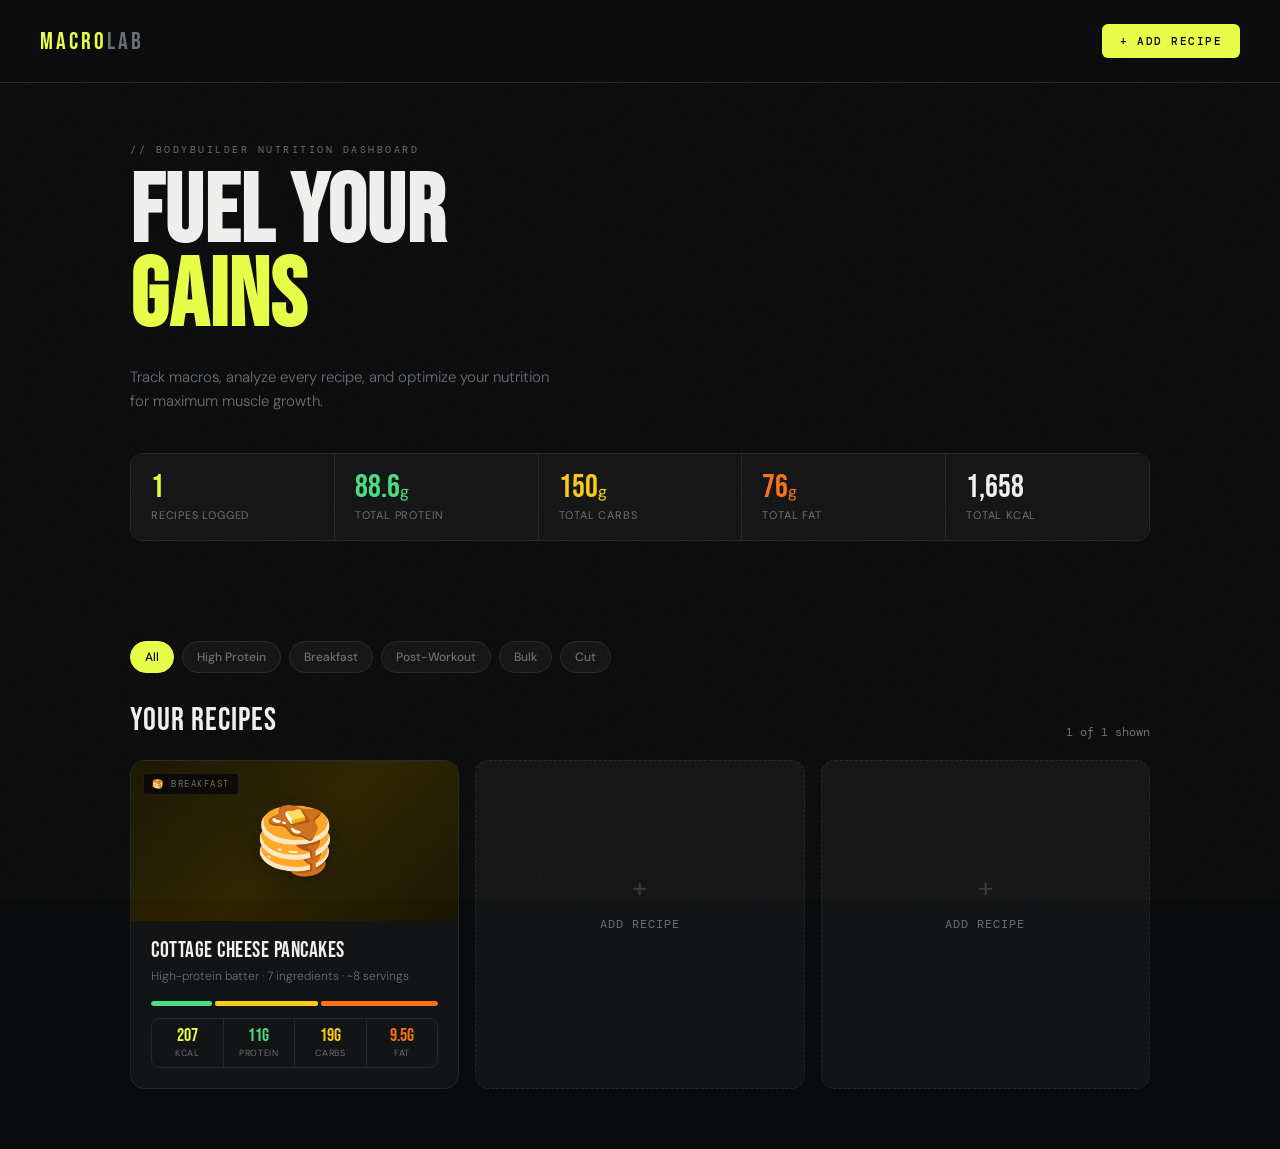
==== macro-lab/index.html @ a495434c "add macro lab html" ====
<!DOCTYPE html>
<html lang="en">
<head>
<meta charset="UTF-8">
<meta name="viewport" content="width=device-width, initial-scale=1.0">
<title>MACRO LAB — Bodybuilder Nutrition</title>
<link href="https://fonts.googleapis.com/css2?family=Bebas+Neue&family=DM+Sans:ital,wght@0,300;0,400;0,500;0,600;1,300&family=DM+Mono:wght@400;500&display=swap" rel="stylesheet">
<style>
:root {
  --bg: #0a0b0c;
  --surface: #131415;
  --surface2: #1a1b1d;
  --surface3: #212224;
  --border: #252729;
  --border2: #2e3032;
  --protein: #4ade80;
  --carbs: #facc15;
  --fat: #f97316;
  --fiber: #38bdf8;
  --accent: #e8ff47;
  --accent2: #c8df27;
  --text: #f0f0ee;
  --muted: #6b6e73;
  --muted2: #4a4d52;
}

* { margin: 0; padding: 0; box-sizing: border-box; }

body {
  background: var(--bg);
  color: var(--text);
  font-family: 'DM Sans', sans-serif;
  min-height: 100vh;
  overflow-x: hidden;
}

/* NOISE OVERLAY */
body::before {
  content: '';
  position: fixed; inset: 0;
  background-image: url("data:image/svg+xml,%3Csvg viewBox='0 0 512 512' xmlns='http://www.w3.org/2000/svg'%3E%3Cfilter id='n'%3E%3CfeTurbulence type='fractalNoise' baseFrequency='0.75' numOctaves='4' stitchTiles='stitch'/%3E%3C/filter%3E%3Crect width='100%25' height='100%25' filter='url(%23n)' opacity='0.035'/%3E%3C/svg%3E");
  pointer-events: none; z-index: 9999;
}

/* PAGE SYSTEM */
.page { display: none; min-height: 100vh; }
.page.active { display: block; }

/* ============================================================
   HOME SCREEN
   ============================================================ */
#home { 
  animation: fadeUp 0.5s ease both;
}

@keyframes fadeUp {
  from { opacity: 0; transform: translateY(20px); }
  to { opacity: 1; transform: translateY(0); }
}

/* NAV */
.nav {
  display: flex;
  align-items: center;
  justify-content: space-between;
  padding: 24px 40px;
  border-bottom: 1px solid var(--border);
  position: sticky; top: 0;
  background: rgba(10,11,12,0.92);
  backdrop-filter: blur(12px);
  z-index: 100;
}
.nav-logo {
  font-family: 'Bebas Neue', sans-serif;
  font-size: 24px;
  letter-spacing: 3px;
  color: var(--accent);
}
.nav-logo span { color: var(--muted); }
.nav-actions { display: flex; align-items: center; gap: 12px; }
.btn-add {
  background: var(--accent);
  color: #000;
  border: none;
  font-family: 'DM Mono', monospace;
  font-size: 11px;
  font-weight: 500;
  letter-spacing: 1.5px;
  padding: 10px 18px;
  border-radius: 6px;
  cursor: pointer;
  text-transform: uppercase;
  transition: all 0.15s;
}
.btn-add:hover { background: var(--accent2); transform: translateY(-1px); }

/* HERO SECTION */
.hero {
  padding: 60px 40px 40px;
  max-width: 1100px;
  margin: 0 auto;
}
.hero-eyebrow {
  font-family: 'DM Mono', monospace;
  font-size: 10px;
  letter-spacing: 2.5px;
  color: var(--muted);
  text-transform: uppercase;
  margin-bottom: 16px;
}
.hero-title {
  font-family: 'Bebas Neue', sans-serif;
  font-size: clamp(52px, 8vw, 96px);
  line-height: 0.88;
  letter-spacing: 1px;
  margin-bottom: 24px;
}
.hero-title .hl { color: var(--accent); }
.hero-sub {
  color: var(--muted);
  font-size: 15px;
  font-weight: 300;
  max-width: 420px;
  line-height: 1.6;
  margin-bottom: 40px;
}

/* STATS BAR */
.stats-bar {
  display: flex;
  gap: 0;
  border: 1px solid var(--border);
  border-radius: 12px;
  overflow: hidden;
  margin-bottom: 60px;
}
.stat-item {
  flex: 1;
  padding: 18px 20px;
  border-right: 1px solid var(--border);
  background: var(--surface);
}
.stat-item:last-child { border-right: none; }
.stat-item .si-val {
  font-family: 'Bebas Neue', sans-serif;
  font-size: 32px;
  line-height: 1;
  margin-bottom: 4px;
}
.stat-item .si-label { font-size: 11px; color: var(--muted); text-transform: uppercase; letter-spacing: 0.8px; }

/* SECTION HEADER */
.section-header {
  display: flex;
  align-items: flex-end;
  justify-content: space-between;
  margin-bottom: 20px;
  padding: 0 40px;
  max-width: 1100px;
  margin-left: auto;
  margin-right: auto;
}
.section-heading {
  font-family: 'Bebas Neue', sans-serif;
  font-size: 32px;
  letter-spacing: 1px;
}
.section-meta { font-size: 12px; color: var(--muted); font-family: 'DM Mono', monospace; }

/* RECIPE GRID */
.recipe-grid {
  display: grid;
  grid-template-columns: repeat(auto-fill, minmax(300px, 1fr));
  gap: 16px;
  padding: 0 40px 60px;
  max-width: 1100px;
  margin: 0 auto;
}

.recipe-card {
  background: var(--surface);
  border: 1px solid var(--border);
  border-radius: 14px;
  overflow: hidden;
  cursor: pointer;
  transition: all 0.22s cubic-bezier(.4,0,.2,1);
  position: relative;
  animation: fadeUp 0.5s ease both;
}
.recipe-card:nth-child(1) { animation-delay: 0.05s; }
.recipe-card:nth-child(2) { animation-delay: 0.1s; }
.recipe-card:nth-child(3) { animation-delay: 0.15s; }
.recipe-card:hover {
  border-color: var(--border2);
  transform: translateY(-4px);
  box-shadow: 0 20px 40px rgba(0,0,0,0.4);
}

.card-thumb {
  height: 160px;
  position: relative;
  overflow: hidden;
  display: flex;
  align-items: center;
  justify-content: center;
  font-size: 64px;
}
.card-thumb-bg {
  position: absolute; inset: 0;
}
.card-thumb-emoji {
  position: relative; z-index: 1;
  filter: drop-shadow(0 4px 12px rgba(0,0,0,0.4));
  transition: transform 0.3s ease;
}
.recipe-card:hover .card-thumb-emoji { transform: scale(1.1); }

.card-tag {
  position: absolute;
  top: 12px; left: 12px;
  background: rgba(0,0,0,0.7);
  backdrop-filter: blur(8px);
  border: 1px solid rgba(255,255,255,0.08);
  border-radius: 4px;
  font-family: 'DM Mono', monospace;
  font-size: 9px;
  letter-spacing: 1.5px;
  padding: 4px 8px;
  text-transform: uppercase;
  color: var(--muted);
  z-index: 2;
}

.card-body { padding: 18px 20px 20px; }
.card-name {
  font-family: 'Bebas Neue', sans-serif;
  font-size: 22px;
  letter-spacing: 0.5px;
  margin-bottom: 4px;
  line-height: 1.1;
}
.card-desc {
  font-size: 12px;
  color: var(--muted);
  margin-bottom: 16px;
  font-weight: 300;
  line-height: 1.5;
}

/* MACRO MINI BAR */
.macro-mini {
  display: flex;
  gap: 3px;
  height: 5px;
  border-radius: 4px;
  overflow: hidden;
  margin-bottom: 12px;
}
.macro-mini-seg { border-radius: 2px; transition: flex 0.3s ease; }

.card-macros {
  display: flex;
  gap: 0;
  border: 1px solid var(--border);
  border-radius: 8px;
  overflow: hidden;
}
.cm-item {
  flex: 1;
  padding: 8px 10px;
  border-right: 1px solid var(--border);
  text-align: center;
}
.cm-item:last-child { border-right: none; }
.cm-val {
  font-family: 'Bebas Neue', sans-serif;
  font-size: 18px;
  line-height: 1;
}
.cm-label { font-size: 9px; color: var(--muted); text-transform: uppercase; letter-spacing: 0.7px; margin-top: 2px; }

.card-arrow {
  position: absolute;
  top: 16px; right: 16px;
  width: 28px; height: 28px;
  background: var(--surface2);
  border: 1px solid var(--border);
  border-radius: 50%;
  display: flex; align-items: center; justify-content: center;
  font-size: 12px;
  opacity: 0;
  transition: all 0.2s;
  z-index: 2;
}
.recipe-card:hover .card-arrow { opacity: 1; transform: translate(2px, -2px); }

/* PLACEHOLDER CARDS */
.recipe-card.placeholder {
  border-style: dashed;
  cursor: default;
  opacity: 0.4;
}
.recipe-card.placeholder:hover {
  transform: none;
  box-shadow: none;
  border-color: var(--border);
}
.placeholder-inner {
  height: 280px;
  display: flex;
  flex-direction: column;
  align-items: center;
  justify-content: center;
  gap: 10px;
  color: var(--muted);
}
.placeholder-icon { font-size: 28px; opacity: 0.4; }
.placeholder-text { font-size: 12px; letter-spacing: 1px; text-transform: uppercase; font-family: 'DM Mono', monospace; }

/* FILTER PILLS */
.filter-bar {
  display: flex;
  gap: 8px;
  padding: 0 40px 28px;
  max-width: 1100px;
  margin: 0 auto;
  flex-wrap: wrap;
}
.filter-pill {
  padding: 7px 14px;
  border: 1px solid var(--border);
  border-radius: 100px;
  font-size: 12px;
  font-weight: 500;
  cursor: pointer;
  transition: all 0.15s;
  background: var(--surface);
  color: var(--muted);
}
.filter-pill:hover { border-color: var(--border2); color: var(--text); }
.filter-pill.active { background: var(--accent); color: #000; border-color: var(--accent); }

/* DAILY SUMMARY STRIP */
.daily-strip {
  margin: 0 40px 48px;
  max-width: 1020px;
  margin-left: auto;
  margin-right: auto;
  background: var(--surface);
  border: 1px solid var(--border);
  border-radius: 14px;
  padding: 24px 28px;
  display: flex;
  align-items: center;
  gap: 32px;
  flex-wrap: wrap;
}
.daily-strip .ds-label {
  font-family: 'DM Mono', monospace;
  font-size: 10px;
  letter-spacing: 2px;
  text-transform: uppercase;
  color: var(--muted);
  margin-bottom: 6px;
}
.daily-strip .ds-val {
  font-family: 'Bebas Neue', sans-serif;
  font-size: 38px;
  line-height: 1;
}
.daily-strip .ds-goal { font-size: 12px; color: var(--muted); margin-top: 4px; }
.ds-divider { width: 1px; height: 50px; background: var(--border); flex-shrink: 0; }
.ds-macro-row { display: flex; gap: 24px; flex: 1; flex-wrap: wrap; }
.ds-macro { text-align: center; }
.ds-macro .dm-val {
  font-family: 'Bebas Neue', sans-serif;
  font-size: 26px;
  line-height: 1;
}
.ds-macro .dm-label { font-size: 10px; color: var(--muted); margin-top: 3px; text-transform: uppercase; letter-spacing: 0.8px; }
.ds-bar-wrap { flex: 1; min-width: 200px; }
.ds-bar-track { height: 6px; background: var(--border); border-radius: 4px; overflow: hidden; margin-top: 8px; }
.ds-bar-fill { height: 100%; border-radius: 4px; transition: width 0.8s cubic-bezier(.4,0,.2,1); }

/* ============================================================
   RECIPE PAGE
   ============================================================ */
#recipe {
  animation: fadeUp 0.4s ease both;
}

.recipe-nav {
  display: flex;
  align-items: center;
  justify-content: space-between;
  padding: 20px 40px;
  border-bottom: 1px solid var(--border);
  position: sticky; top: 0;
  background: rgba(10,11,12,0.92);
  backdrop-filter: blur(12px);
  z-index: 100;
}
.back-btn {
  display: flex;
  align-items: center;
  gap: 8px;
  font-size: 13px;
  font-weight: 500;
  color: var(--muted);
  cursor: pointer;
  border: none;
  background: none;
  transition: color 0.15s;
  padding: 0;
}
.back-btn:hover { color: var(--text); }
.back-arrow { font-size: 16px; transition: transform 0.15s; }
.back-btn:hover .back-arrow { transform: translateX(-3px); }

.recipe-page-wrap { max-width: 900px; margin: 0 auto; padding: 40px 40px 80px; }

.recipe-header { margin-bottom: 36px; }
.recipe-tag {
  display: inline-flex;
  align-items: center;
  gap: 6px;
  background: var(--accent);
  color: #000;
  font-family: 'DM Mono', monospace;
  font-size: 10px;
  font-weight: 500;
  letter-spacing: 2px;
  padding: 5px 12px;
  border-radius: 3px;
  margin-bottom: 14px;
  text-transform: uppercase;
}
.recipe-page-title {
  font-family: 'Bebas Neue', sans-serif;
  font-size: clamp(48px, 7vw, 80px);
  line-height: 0.9;
  letter-spacing: 1px;
  margin-bottom: 10px;
}
.recipe-page-title span { color: var(--accent); }
.recipe-page-sub {
  color: var(--muted);
  font-size: 14px;
  font-weight: 300;
}

/* serving toggle */
.serving-bar {
  background: var(--surface);
  border: 1px solid var(--border);
  border-radius: 10px;
  padding: 16px 20px;
  display: flex;
  align-items: center;
  justify-content: space-between;
  margin-bottom: 28px;
  flex-wrap: wrap;
  gap: 12px;
}
.serving-label { font-size: 13px; color: var(--muted); font-weight: 500; }
.serving-controls { display: flex; align-items: center; gap: 12px; }
.serving-btn {
  width: 34px; height: 34px;
  border-radius: 7px;
  border: 1px solid var(--border);
  background: var(--surface2);
  color: var(--text);
  font-size: 18px;
  cursor: pointer;
  display: flex; align-items: center; justify-content: center;
  transition: all 0.15s;
}
.serving-btn:hover { border-color: var(--accent); color: var(--accent); }
#serving-count {
  font-family: 'Bebas Neue', sans-serif;
  font-size: 30px;
  min-width: 44px;
  text-align: center;
  color: var(--accent);
}

/* macro hero */
.macro-hero { display: grid; grid-template-columns: 1fr 1fr; gap: 14px; margin-bottom: 14px; }

.cal-card {
  grid-column: 1 / -1;
  background: var(--surface);
  border: 1px solid var(--border);
  border-radius: 12px;
  padding: 22px 26px;
  display: flex;
  align-items: center;
  justify-content: space-between;
  position: relative;
  overflow: hidden;
}
.cal-card::before {
  content: '';
  position: absolute; right: -20px; top: -20px;
  width: 160px; height: 160px;
  background: radial-gradient(circle, rgba(232,255,71,0.06) 0%, transparent 70%);
  border-radius: 50%;
  pointer-events: none;
}
.cal-num {
  font-family: 'Bebas Neue', sans-serif;
  font-size: 68px;
  line-height: 1;
  color: var(--accent);
}
.cal-label { font-size: 11px; color: var(--muted); font-weight: 500; letter-spacing: 1px; text-transform: uppercase; }
.cal-sub { font-size: 12px; color: var(--muted2); margin-top: 4px; }

.ring-wrap { display: flex; align-items: center; gap: 20px; }
.ring-svg { width: 88px; height: 88px; }
.ring-legend { display: flex; flex-direction: column; gap: 7px; }
.legend-item { display: flex; align-items: center; gap: 8px; font-size: 12px; }
.legend-dot { width: 8px; height: 8px; border-radius: 50%; flex-shrink: 0; }

.macro-card {
  background: var(--surface);
  border: 1px solid var(--border);
  border-radius: 12px;
  padding: 18px 20px;
  position: relative;
  overflow: hidden;
}
.macro-card .accent-line {
  position: absolute; top: 0; left: 0; right: 0;
  height: 3px; border-radius: 12px 12px 0 0;
}
.macro-card .m-label { font-size: 10px; color: var(--muted); letter-spacing: 1px; text-transform: uppercase; margin-bottom: 6px; }
.macro-card .m-val {
  font-family: 'Bebas Neue', sans-serif;
  font-size: 40px; line-height: 1; margin-bottom: 3px;
}
.macro-card .m-unit { font-family: 'DM Sans', sans-serif; font-size: 15px; font-weight: 300; }
.macro-card .m-cal { font-size: 11px; color: var(--muted); margin-bottom: 10px; }
.macro-card .m-pct-bar { height: 4px; background: var(--border); border-radius: 4px; overflow: hidden; }
.macro-card .m-pct-fill { height: 100%; border-radius: 4px; transition: width 0.6s cubic-bezier(.4,0,.2,1); }
.macro-card .m-pct-label { font-size: 10px; color: var(--muted); margin-top: 5px; font-family: 'DM Mono', monospace; }

/* secondary */
.secondary-grid { display: grid; grid-template-columns: repeat(4,1fr); gap: 10px; margin-top: 14px; }
.stat-card {
  background: var(--surface); border: 1px solid var(--border);
  border-radius: 10px; padding: 14px; text-align: center;
}
.stat-card .s-val {
  font-family: 'Bebas Neue', sans-serif; font-size: 26px;
  color: var(--fiber); line-height: 1;
}
.stat-card:nth-child(2) .s-val { color: #f472b6; }
.stat-card:nth-child(3) .s-val { color: #a78bfa; }
.stat-card:nth-child(4) .s-val { color: #fb7185; }
.stat-card .s-label { font-size: 10px; color: var(--muted); margin-top: 4px; text-transform: uppercase; letter-spacing: 0.7px; }

/* ingredient table */
.r-section-title {
  font-family: 'Bebas Neue', sans-serif;
  font-size: 26px; letter-spacing: 1px;
  margin: 32px 0 14px; color: var(--text);
  display: flex; align-items: center; gap: 12px;
}
.r-section-title::after { content: ''; flex: 1; height: 1px; background: var(--border); }

.ing-table { width: 100%; border-collapse: separate; border-spacing: 0 5px; }
.ing-table th {
  font-size: 9px; color: var(--muted); text-transform: uppercase;
  letter-spacing: 1.2px; padding: 0 12px 6px; text-align: right; font-weight: 500;
}
.ing-table th:first-child { text-align: left; }
.ing-table td {
  background: var(--surface); padding: 12px;
  text-align: right; font-family: 'DM Mono', monospace;
  font-size: 11px; color: var(--muted);
  border-top: 1px solid var(--border); border-bottom: 1px solid var(--border);
}
.ing-table td:first-child {
  text-align: left; font-family: 'DM Sans', sans-serif;
  font-size: 13px; color: var(--text); font-weight: 500;
  border-left: 1px solid var(--border); border-radius: 8px 0 0 8px;
}
.ing-table td:last-child { border-right: 1px solid var(--border); border-radius: 0 8px 8px 0; }
.ing-sub { font-size: 10px; color: var(--muted); font-weight: 300; font-family: 'DM Mono', monospace; display: block; margin-top: 2px; }
.totals-row td { background: var(--surface2); color: var(--text); border-color: var(--accent); font-size: 12px; }
.totals-row td:first-child {
  font-family: 'Bebas Neue', sans-serif; font-size: 15px;
  letter-spacing: 1px; color: var(--accent); border-left: 3px solid var(--accent);
}

/* tip box */
.tip-box {
  background: var(--surface); border: 1px solid var(--border);
  border-left: 3px solid var(--accent); border-radius: 10px;
  padding: 18px 20px; margin-top: 28px;
  font-size: 13px; line-height: 1.7; color: var(--muted);
}
.tip-box strong { color: var(--text); }
.tip-title { font-family: 'Bebas Neue', sans-serif; font-size: 18px; color: var(--accent); margin-bottom: 8px; letter-spacing: 1px; }

/* RESPONSIVE */
@media (max-width: 640px) {
  .nav, .recipe-nav { padding: 16px 20px; }
  .hero { padding: 32px 20px 28px; }
  .stats-bar { flex-wrap: wrap; }
  .stat-item { flex: 1 1 40%; }
  .recipe-grid, .filter-bar, .section-header { padding-left: 20px; padding-right: 20px; }
  .daily-strip { margin-left: 20px; margin-right: 20px; }
  .macro-hero { grid-template-columns: 1fr; }
  .secondary-grid { grid-template-columns: repeat(2,1fr); }
  .recipe-page-wrap { padding: 24px 20px 60px; }
  .cal-card { flex-direction: column; align-items: flex-start; gap: 16px; }
}
</style>
</head>
<body>

<!-- ============================================================
     HOME PAGE
     ============================================================ -->
<div id="home" class="page active">

  <nav class="nav">
    <div class="nav-logo">MACRO<span>LAB</span></div>
    <div class="nav-actions">
      <button class="btn-add">+ Add Recipe</button>
    </div>
  </nav>

  <div class="hero">
    <div class="hero-eyebrow">// Bodybuilder Nutrition Dashboard</div>
    <h1 class="hero-title">FUEL YOUR<br><span class="hl">GAINS</span></h1>
    <p class="hero-sub">Track macros, analyze every recipe, and optimize your nutrition for maximum muscle growth.</p>

    <div class="stats-bar">
      <div class="stat-item">
        <div class="si-val" style="color:var(--accent)">1</div>
        <div class="si-label">Recipes Logged</div>
      </div>
      <div class="stat-item">
        <div class="si-val" style="color:var(--protein)">88.6<span style="font-size:16px;font-family:'DM Sans'">g</span></div>
        <div class="si-label">Total Protein</div>
      </div>
      <div class="stat-item">
        <div class="si-val" style="color:var(--carbs)">150<span style="font-size:16px;font-family:'DM Sans'">g</span></div>
        <div class="si-label">Total Carbs</div>
      </div>
      <div class="stat-item">
        <div class="si-val" style="color:var(--fat)">76<span style="font-size:16px;font-family:'DM Sans'">g</span></div>
        <div class="si-label">Total Fat</div>
      </div>
      <div class="stat-item">
        <div class="si-val">1,658</div>
        <div class="si-label">Total kcal</div>
      </div>
    </div>
  </div>

  <!-- FILTER BAR -->
  <div class="filter-bar">
    <div class="filter-pill active">All</div>
    <div class="filter-pill">High Protein</div>
    <div class="filter-pill">Breakfast</div>
    <div class="filter-pill">Post-Workout</div>
    <div class="filter-pill">Bulk</div>
    <div class="filter-pill">Cut</div>
  </div>

  <!-- SECTION HEADER -->
  <div class="section-header">
    <div class="section-heading">Your Recipes</div>
    <div class="section-meta">1 of 1 shown</div>
  </div>

  <!-- RECIPE GRID -->
  <div class="recipe-grid">

    <!-- REAL CARD: Cottage Cheese Pancakes -->
    <div class="recipe-card" onclick="goToRecipe()">
      <div class="card-arrow">→</div>
      <div class="card-tag">🥞 Breakfast</div>
      <div class="card-thumb">
        <div class="card-thumb-bg" style="background: linear-gradient(135deg, #1a1500 0%, #2d2400 50%, #1a1500 100%);"></div>
        <div class="card-thumb-emoji">🥞</div>
      </div>
      <div class="card-body">
        <div class="card-name">Cottage Cheese Pancakes</div>
        <div class="card-desc">High-protein batter · 7 ingredients · ~8 servings</div>
        <div class="macro-mini">
          <div class="macro-mini-seg" style="flex:21.6;background:var(--protein)"></div>
          <div class="macro-mini-seg" style="flex:36.6;background:var(--carbs)"></div>
          <div class="macro-mini-seg" style="flex:41.8;background:var(--fat)"></div>
        </div>
        <div class="card-macros">
          <div class="cm-item">
            <div class="cm-val" style="color:var(--accent)">207</div>
            <div class="cm-label">kcal</div>
          </div>
          <div class="cm-item">
            <div class="cm-val" style="color:var(--protein)">11g</div>
            <div class="cm-label">protein</div>
          </div>
          <div class="cm-item">
            <div class="cm-val" style="color:var(--carbs)">19g</div>
            <div class="cm-label">carbs</div>
          </div>
          <div class="cm-item">
            <div class="cm-val" style="color:var(--fat)">9.5g</div>
            <div class="cm-label">fat</div>
          </div>
        </div>
      </div>
    </div>

    <!-- PLACEHOLDER CARDS -->
    <div class="recipe-card placeholder">
      <div class="placeholder-inner">
        <div class="placeholder-icon">+</div>
        <div class="placeholder-text">Add Recipe</div>
      </div>
    </div>

    <div class="recipe-card placeholder">
      <div class="placeholder-inner">
        <div class="placeholder-icon">+</div>
        <div class="placeholder-text">Add Recipe</div>
      </div>
    </div>

  </div>

</div><!-- end #home -->


<!-- ============================================================
     RECIPE PAGE
     ============================================================ -->
<div id="recipe" class="page">

  <nav class="recipe-nav">
    <button class="back-btn" onclick="goHome()">
      <span class="back-arrow">←</span> All Recipes
    </button>
    <div class="nav-logo" style="font-size:18px">MACRO<span style="color:var(--muted)">LAB</span></div>
  </nav>

  <div class="recipe-page-wrap">

    <div class="recipe-header">
      <div class="recipe-tag">🥞 Breakfast · High Protein</div>
      <div class="recipe-page-title">COTTAGE CHEESE<br><span>PANCAKES</span></div>
      <div class="recipe-page-sub">High-protein batter recipe · Full macro breakdown · USDA values</div>
    </div>

    <!-- SERVING TOGGLE -->
    <div class="serving-bar">
      <div>
        <div class="serving-label">Adjust Serving Size</div>
        <div style="font-size:11px;color:var(--muted);margin-top:2px">Recipe makes ~8 pancakes</div>
      </div>
      <div class="serving-controls">
        <button class="serving-btn" onclick="changeServing(-1)">−</button>
        <div id="serving-count">1</div>
        <span style="color:var(--muted);font-size:13px">pancake(s)</span>
        <button class="serving-btn" onclick="changeServing(1)">+</button>
      </div>
    </div>

    <!-- CALORIES + RING -->
    <div class="macro-hero">
      <div class="cal-card">
        <div>
          <div class="cal-label">Total Calories</div>
          <div class="cal-num" id="cal-display">207</div>
          <div class="cal-sub" id="cal-sub">per 1 serving · 1,658 kcal full recipe</div>
        </div>
        <div class="ring-wrap">
          <svg class="ring-svg" viewBox="0 0 90 90">
            <circle cx="45" cy="45" r="38" fill="none" stroke="#252729" stroke-width="10"/>
            <circle id="ring-fat" cx="45" cy="45" r="38" fill="none" stroke="#f97316" stroke-width="10"
              stroke-dasharray="238.8" stroke-dashoffset="0" transform="rotate(-90 45 45)"/>
            <circle id="ring-carb" cx="45" cy="45" r="38" fill="none" stroke="#facc15" stroke-width="10"
              stroke-dasharray="238.8" stroke-dashoffset="0" transform="rotate(-90 45 45)"/>
            <circle id="ring-prot" cx="45" cy="45" r="38" fill="none" stroke="#4ade80" stroke-width="10"
              stroke-dasharray="238.8" stroke-dashoffset="0" transform="rotate(-90 45 45)"/>
          </svg>
          <div class="ring-legend">
            <div class="legend-item"><div class="legend-dot" style="background:#4ade80"></div><span style="color:#4ade80;font-weight:600">21.6%</span>&nbsp;Protein</div>
            <div class="legend-item"><div class="legend-dot" style="background:#facc15"></div><span style="color:#facc15;font-weight:600">36.6%</span>&nbsp;Carbs</div>
            <div class="legend-item"><div class="legend-dot" style="background:#f97316"></div><span style="color:#f97316;font-weight:600">41.8%</span>&nbsp;Fat</div>
          </div>
        </div>
      </div>

      <!-- PROTEIN -->
      <div class="macro-card">
        <div class="accent-line" style="background:var(--protein)"></div>
        <div class="m-label">Protein</div>
        <div class="m-val" style="color:var(--protein)"><span id="m-protein">11.1</span><span class="m-unit">g</span></div>
        <div class="m-cal" id="m-protein-cal">~44 kcal</div>
        <div class="m-pct-bar"><div class="m-pct-fill" style="background:var(--protein);width:21.6%"></div></div>
        <div class="m-pct-label">21.6% of calories</div>
      </div>

      <!-- CARBS -->
      <div class="macro-card">
        <div class="accent-line" style="background:var(--carbs)"></div>
        <div class="m-label">Carbohydrates</div>
        <div class="m-val" style="color:var(--carbs)"><span id="m-carbs">18.8</span><span class="m-unit">g</span></div>
        <div class="m-cal" id="m-carbs-cal">~75 kcal</div>
        <div class="m-pct-bar"><div class="m-pct-fill" style="background:var(--carbs);width:36.6%"></div></div>
        <div class="m-pct-label">36.6% of calories</div>
      </div>

      <!-- FAT -->
      <div class="macro-card">
        <div class="accent-line" style="background:var(--fat)"></div>
        <div class="m-label">Total Fat</div>
        <div class="m-val" style="color:var(--fat)"><span id="m-fat">9.5</span><span class="m-unit">g</span></div>
        <div class="m-cal" id="m-fat-cal">~86 kcal</div>
        <div class="m-pct-bar"><div class="m-pct-fill" style="background:var(--fat);width:41.8%"></div></div>
        <div class="m-pct-label">41.8% of calories</div>
      </div>
    </div>

    <!-- SECONDARY -->
    <div class="secondary-grid">
      <div class="stat-card"><div class="s-val" id="s-fiber">0.4<span style="font-size:13px">g</span></div><div class="s-label">🌿 Fiber</div></div>
      <div class="stat-card"><div class="s-val" id="s-sugar">6.1<span style="font-size:13px">g</span></div><div class="s-label">🍯 Sugar</div></div>
      <div class="stat-card"><div class="s-val" id="s-sodium">443<span style="font-size:13px">mg</span></div><div class="s-label">🧂 Sodium</div></div>
      <div class="stat-card"><div class="s-val" id="s-chol">115<span style="font-size:13px">mg</span></div><div class="s-label">💊 Cholesterol</div></div>
    </div>

    <!-- INGREDIENT TABLE -->
    <div class="r-section-title">Ingredient Breakdown</div>
    <table class="ing-table">
      <thead>
        <tr>
          <th>Ingredient</th>
          <th>Calories</th>
          <th>Protein</th>
          <th>Carbs</th>
          <th>Fat</th>
          <th>Sugar</th>
          <th>Sodium</th>
        </tr>
      </thead>
      <tbody>
        <tr><td>Cottage Cheese<span class="ing-sub">16 oz / 454g</span></td><td>363</td><td>49.9g</td><td>14.5g</td><td>10.0g</td><td>12.5g</td><td>1361mg</td></tr>
        <tr><td>Eggs<span class="ing-sub">4 large eggs</span></td><td>286</td><td>25.2g</td><td>1.4g</td><td>19.0g</td><td>1.4g</td><td>284mg</td></tr>
        <tr><td>Butter<span class="ing-sub">1/4 cup / 57g</span></td><td>407</td><td>0.5g</td><td>0.0g</td><td>46.0g</td><td>0g</td><td>325mg</td></tr>
        <tr><td>Honey<span class="ing-sub">2 tbsp / 42g</span></td><td>128</td><td>0.1g</td><td>34.6g</td><td>0.0g</td><td>34.2g</td><td>1mg</td></tr>
        <tr><td>Vanilla Extract<span class="ing-sub">1 tsp / 4.2g</span></td><td>12</td><td>0.0g</td><td>0.5g</td><td>0.0g</td><td>0.5g</td><td>0mg</td></tr>
        <tr><td>All Purpose Flour<span class="ing-sub">1 cup / 125g</span></td><td>455</td><td>12.9g</td><td>95.4g</td><td>1.2g</td><td>0.3g</td><td>3mg</td></tr>
        <tr><td>Baking Powder<span class="ing-sub">1 tbsp / 12g</span></td><td>7</td><td>0.0g</td><td>3.8g</td><td>0.0g</td><td>0g</td><td>1567mg</td></tr>
        <tr class="totals-row"><td>FULL RECIPE TOTAL<span class="ing-sub">~8 servings</span></td><td>1,658</td><td>88.6g</td><td>150.2g</td><td>76.2g</td><td>48.9g</td><td>3,541mg</td></tr>
      </tbody>
    </table>

    <!-- TIP BOX -->
    <div class="tip-box">
      <div class="tip-title">⚡ Bodybuilder Notes</div>
      <strong>High-protein win:</strong> Cottage cheese + eggs deliver ~88g protein for the whole batch (~11g/pancake) — a solid post-workout carb+protein combo.<br><br>
      <strong>Fat is elevated</strong> mostly from butter (46g). Swap butter for Greek yogurt or reduce to 2 tbsp to cut ~200 kcal and push the macro ratio more protein-forward.<br><br>
      <strong>Sodium alert:</strong> Baking powder accounts for 1,567mg of the 3,541mg total sodium. If you're cutting or watching sodium, halve the baking powder.<br><br>
      <strong>Timing tip:</strong> With ~19g carbs/pancake, this works best as a <strong>pre- or post-workout meal</strong>. Pair 2–3 pancakes with a protein shake for a complete anabolic window hit.
    </div>

  </div>
</div><!-- end #recipe -->

<script>
// PAGE NAVIGATION
function goToRecipe() {
  document.getElementById('home').classList.remove('active');
  document.getElementById('recipe').classList.add('active');
  window.scrollTo(0, 0);
  setRing();
}

function goHome() {
  document.getElementById('recipe').classList.remove('active');
  document.getElementById('home').classList.add('active');
  window.scrollTo(0, 0);
}

// DONUT RING
const circumference = 2 * Math.PI * 38;
function setRing() {
  const protPct = 0.216, carbPct = 0.366, fatPct = 0.418;
  const ringFat  = document.getElementById('ring-fat');
  const ringCarb = document.getElementById('ring-carb');
  const ringProt = document.getElementById('ring-prot');

  const fatLen  = circumference * fatPct;
  const carbLen = circumference * carbPct;
  const protLen = circumference * protPct;

  ringFat.setAttribute('stroke-dasharray', `${fatLen} ${circumference - fatLen}`);
  ringFat.setAttribute('stroke-dashoffset', 0);

  ringCarb.setAttribute('stroke-dasharray', `${carbLen} ${circumference - carbLen}`);
  ringCarb.setAttribute('stroke-dashoffset', -(circumference * fatPct));

  ringProt.setAttribute('stroke-dasharray', `${protLen} ${circumference - protLen}`);
  ringProt.setAttribute('stroke-dashoffset', -(circumference * (fatPct + carbPct)));
}

// SERVING TOGGLE
const FULL = {
  cal: 1658, protein: 88.6, carbs: 150.2, fat: 76.2,
  fiber: 3.5, sugar: 48.9, sodium: 3541, chol: 920
};
const SERVINGS_TOTAL = 8;
let currentServing = 1;

function fmt(v) { return v.toFixed(1); }

function updateServings() {
  const s = currentServing;
  const f = SERVINGS_TOTAL;
  const cal = Math.round(FULL.cal * s / f);
  document.getElementById('cal-display').textContent = cal;
  document.getElementById('cal-sub').textContent = `per ${s} serving(s) · 1,658 kcal full recipe`;
  document.getElementById('m-protein').textContent = fmt(FULL.protein * s / f);
  document.getElementById('m-carbs').textContent = fmt(FULL.carbs * s / f);
  document.getElementById('m-fat').textContent = fmt(FULL.fat * s / f);
  document.getElementById('m-protein-cal').textContent = `~${Math.round(FULL.protein * s / f * 4)} kcal`;
  document.getElementById('m-carbs-cal').textContent = `~${Math.round(FULL.carbs * s / f * 4)} kcal`;
  document.getElementById('m-fat-cal').textContent = `~${Math.round(FULL.fat * s / f * 9)} kcal`;
  document.getElementById('s-fiber').innerHTML = fmt(FULL.fiber * s / f) + '<span style="font-size:13px">g</span>';
  document.getElementById('s-sugar').innerHTML = fmt(FULL.sugar * s / f) + '<span style="font-size:13px">g</span>';
  document.getElementById('s-sodium').innerHTML = Math.round(FULL.sodium * s / f) + '<span style="font-size:13px">mg</span>';
  document.getElementById('s-chol').innerHTML = Math.round(FULL.chol * s / f) + '<span style="font-size:13px">mg</span>';
  document.getElementById('serving-count').textContent = s;
}

function changeServing(delta) {
  currentServing = Math.max(1, Math.min(8, currentServing + delta));
  updateServings();
}

// FILTER PILLS (visual only for now)
document.querySelectorAll('.filter-pill').forEach(pill => {
  pill.addEventListener('click', () => {
    document.querySelectorAll('.filter-pill').forEach(p => p.classList.remove('active'));
    pill.classList.add('active');
  });
});
</script>
</body>
</html>
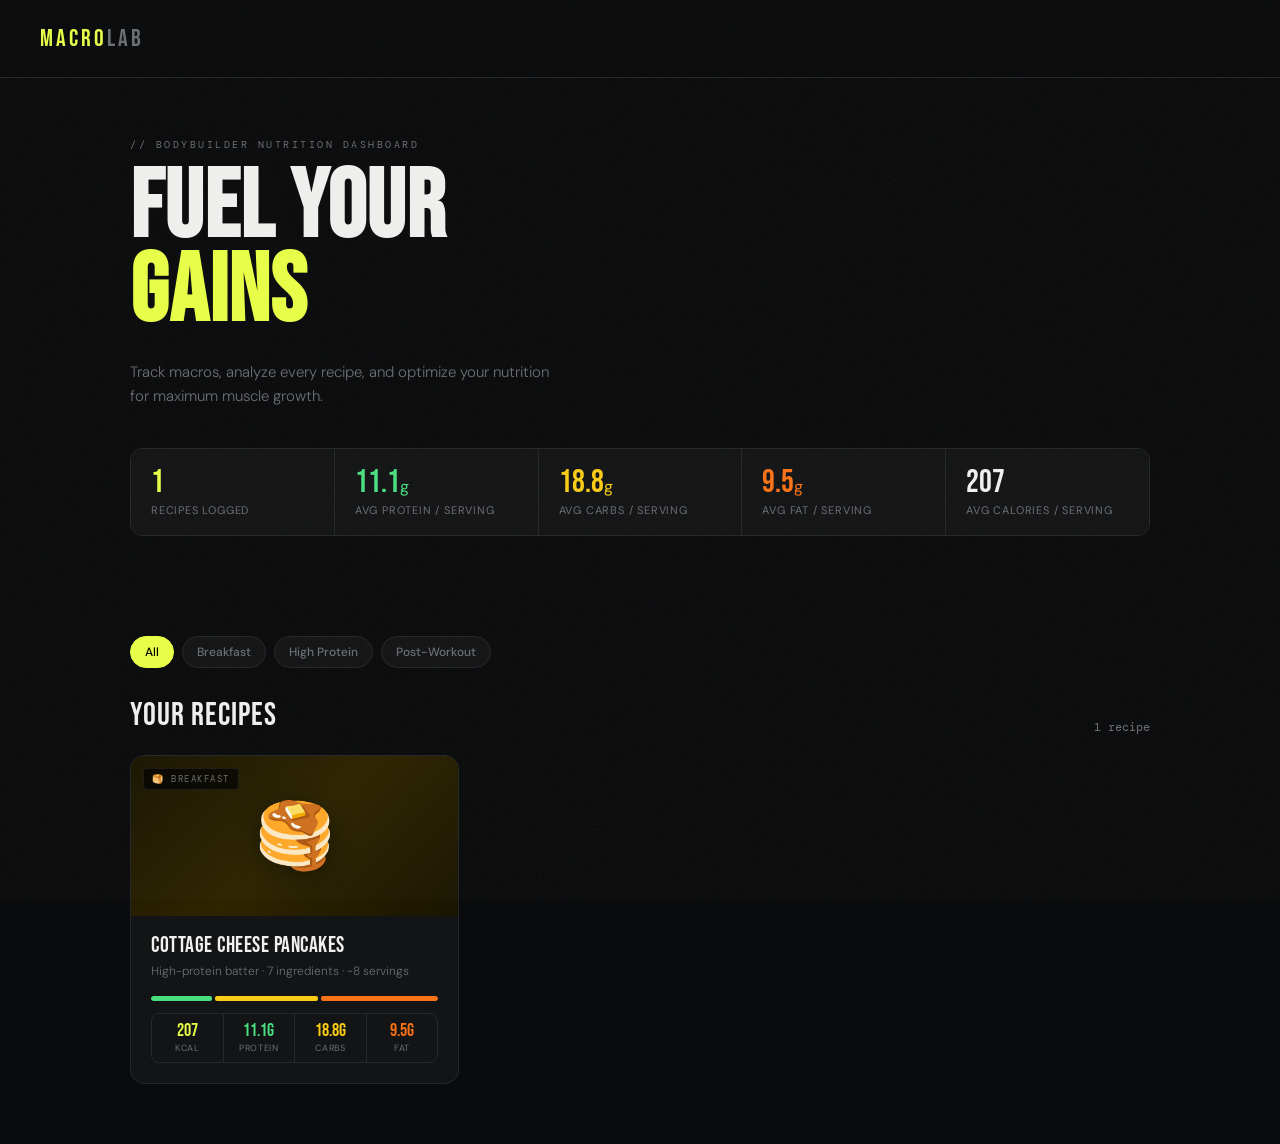
==== commit 325a2709: "added macro lab structure" ====
--- a/macro-lab/index.html
+++ b/macro-lab/index.html
@@ -1,958 +1,203 @@
 <!DOCTYPE html>
 <html lang="en">
 <head>
-<meta charset="UTF-8">
-<meta name="viewport" content="width=device-width, initial-scale=1.0">
-<title>MACRO LAB — Bodybuilder Nutrition</title>
-<link href="https://fonts.googleapis.com/css2?family=Bebas+Neue&family=DM+Sans:ital,wght@0,300;0,400;0,500;0,600;1,300&family=DM+Mono:wght@400;500&display=swap" rel="stylesheet">
-<style>
-:root {
-  --bg: #0a0b0c;
-  --surface: #131415;
-  --surface2: #1a1b1d;
-  --surface3: #212224;
-  --border: #252729;
-  --border2: #2e3032;
-  --protein: #4ade80;
-  --carbs: #facc15;
-  --fat: #f97316;
-  --fiber: #38bdf8;
-  --accent: #e8ff47;
-  --accent2: #c8df27;
-  --text: #f0f0ee;
-  --muted: #6b6e73;
-  --muted2: #4a4d52;
-}
-
-* { margin: 0; padding: 0; box-sizing: border-box; }
-
-body {
-  background: var(--bg);
-  color: var(--text);
-  font-family: 'DM Sans', sans-serif;
-  min-height: 100vh;
-  overflow-x: hidden;
-}
-
-/* NOISE OVERLAY */
-body::before {
-  content: '';
-  position: fixed; inset: 0;
-  background-image: url("data:image/svg+xml,%3Csvg viewBox='0 0 512 512' xmlns='http://www.w3.org/2000/svg'%3E%3Cfilter id='n'%3E%3CfeTurbulence type='fractalNoise' baseFrequency='0.75' numOctaves='4' stitchTiles='stitch'/%3E%3C/filter%3E%3Crect width='100%25' height='100%25' filter='url(%23n)' opacity='0.035'/%3E%3C/svg%3E");
-  pointer-events: none; z-index: 9999;
-}
-
-/* PAGE SYSTEM */
-.page { display: none; min-height: 100vh; }
-.page.active { display: block; }
-
-/* ============================================================
-   HOME SCREEN
-   ============================================================ */
-#home { 
-  animation: fadeUp 0.5s ease both;
-}
-
-@keyframes fadeUp {
-  from { opacity: 0; transform: translateY(20px); }
-  to { opacity: 1; transform: translateY(0); }
-}
-
-/* NAV */
-.nav {
-  display: flex;
-  align-items: center;
-  justify-content: space-between;
-  padding: 24px 40px;
-  border-bottom: 1px solid var(--border);
-  position: sticky; top: 0;
-  background: rgba(10,11,12,0.92);
-  backdrop-filter: blur(12px);
-  z-index: 100;
-}
-.nav-logo {
-  font-family: 'Bebas Neue', sans-serif;
-  font-size: 24px;
-  letter-spacing: 3px;
-  color: var(--accent);
-}
-.nav-logo span { color: var(--muted); }
-.nav-actions { display: flex; align-items: center; gap: 12px; }
-.btn-add {
-  background: var(--accent);
-  color: #000;
-  border: none;
-  font-family: 'DM Mono', monospace;
-  font-size: 11px;
-  font-weight: 500;
-  letter-spacing: 1.5px;
-  padding: 10px 18px;
-  border-radius: 6px;
-  cursor: pointer;
-  text-transform: uppercase;
-  transition: all 0.15s;
-}
-.btn-add:hover { background: var(--accent2); transform: translateY(-1px); }
-
-/* HERO SECTION */
-.hero {
-  padding: 60px 40px 40px;
-  max-width: 1100px;
-  margin: 0 auto;
-}
-.hero-eyebrow {
-  font-family: 'DM Mono', monospace;
-  font-size: 10px;
-  letter-spacing: 2.5px;
-  color: var(--muted);
-  text-transform: uppercase;
-  margin-bottom: 16px;
-}
-.hero-title {
-  font-family: 'Bebas Neue', sans-serif;
-  font-size: clamp(52px, 8vw, 96px);
-  line-height: 0.88;
-  letter-spacing: 1px;
-  margin-bottom: 24px;
-}
-.hero-title .hl { color: var(--accent); }
-.hero-sub {
-  color: var(--muted);
-  font-size: 15px;
-  font-weight: 300;
-  max-width: 420px;
-  line-height: 1.6;
-  margin-bottom: 40px;
-}
-
-/* STATS BAR */
-.stats-bar {
-  display: flex;
-  gap: 0;
-  border: 1px solid var(--border);
-  border-radius: 12px;
-  overflow: hidden;
-  margin-bottom: 60px;
-}
-.stat-item {
-  flex: 1;
-  padding: 18px 20px;
-  border-right: 1px solid var(--border);
-  background: var(--surface);
-}
-.stat-item:last-child { border-right: none; }
-.stat-item .si-val {
-  font-family: 'Bebas Neue', sans-serif;
-  font-size: 32px;
-  line-height: 1;
-  margin-bottom: 4px;
-}
-.stat-item .si-label { font-size: 11px; color: var(--muted); text-transform: uppercase; letter-spacing: 0.8px; }
-
-/* SECTION HEADER */
-.section-header {
-  display: flex;
-  align-items: flex-end;
-  justify-content: space-between;
-  margin-bottom: 20px;
-  padding: 0 40px;
-  max-width: 1100px;
-  margin-left: auto;
-  margin-right: auto;
-}
-.section-heading {
-  font-family: 'Bebas Neue', sans-serif;
-  font-size: 32px;
-  letter-spacing: 1px;
-}
-.section-meta { font-size: 12px; color: var(--muted); font-family: 'DM Mono', monospace; }
-
-/* RECIPE GRID */
-.recipe-grid {
-  display: grid;
-  grid-template-columns: repeat(auto-fill, minmax(300px, 1fr));
-  gap: 16px;
-  padding: 0 40px 60px;
-  max-width: 1100px;
-  margin: 0 auto;
-}
-
-.recipe-card {
-  background: var(--surface);
-  border: 1px solid var(--border);
-  border-radius: 14px;
-  overflow: hidden;
-  cursor: pointer;
-  transition: all 0.22s cubic-bezier(.4,0,.2,1);
-  position: relative;
-  animation: fadeUp 0.5s ease both;
-}
-.recipe-card:nth-child(1) { animation-delay: 0.05s; }
-.recipe-card:nth-child(2) { animation-delay: 0.1s; }
-.recipe-card:nth-child(3) { animation-delay: 0.15s; }
-.recipe-card:hover {
-  border-color: var(--border2);
-  transform: translateY(-4px);
-  box-shadow: 0 20px 40px rgba(0,0,0,0.4);
-}
-
-.card-thumb {
-  height: 160px;
-  position: relative;
-  overflow: hidden;
-  display: flex;
-  align-items: center;
-  justify-content: center;
-  font-size: 64px;
-}
-.card-thumb-bg {
-  position: absolute; inset: 0;
-}
-.card-thumb-emoji {
-  position: relative; z-index: 1;
-  filter: drop-shadow(0 4px 12px rgba(0,0,0,0.4));
-  transition: transform 0.3s ease;
-}
-.recipe-card:hover .card-thumb-emoji { transform: scale(1.1); }
-
-.card-tag {
-  position: absolute;
-  top: 12px; left: 12px;
-  background: rgba(0,0,0,0.7);
-  backdrop-filter: blur(8px);
-  border: 1px solid rgba(255,255,255,0.08);
-  border-radius: 4px;
-  font-family: 'DM Mono', monospace;
-  font-size: 9px;
-  letter-spacing: 1.5px;
-  padding: 4px 8px;
-  text-transform: uppercase;
-  color: var(--muted);
-  z-index: 2;
-}
-
-.card-body { padding: 18px 20px 20px; }
-.card-name {
-  font-family: 'Bebas Neue', sans-serif;
-  font-size: 22px;
-  letter-spacing: 0.5px;
-  margin-bottom: 4px;
-  line-height: 1.1;
-}
-.card-desc {
-  font-size: 12px;
-  color: var(--muted);
-  margin-bottom: 16px;
-  font-weight: 300;
-  line-height: 1.5;
-}
-
-/* MACRO MINI BAR */
-.macro-mini {
-  display: flex;
-  gap: 3px;
-  height: 5px;
-  border-radius: 4px;
-  overflow: hidden;
-  margin-bottom: 12px;
-}
-.macro-mini-seg { border-radius: 2px; transition: flex 0.3s ease; }
-
-.card-macros {
-  display: flex;
-  gap: 0;
-  border: 1px solid var(--border);
-  border-radius: 8px;
-  overflow: hidden;
-}
-.cm-item {
-  flex: 1;
-  padding: 8px 10px;
-  border-right: 1px solid var(--border);
-  text-align: center;
-}
-.cm-item:last-child { border-right: none; }
-.cm-val {
-  font-family: 'Bebas Neue', sans-serif;
-  font-size: 18px;
-  line-height: 1;
-}
-.cm-label { font-size: 9px; color: var(--muted); text-transform: uppercase; letter-spacing: 0.7px; margin-top: 2px; }
-
-.card-arrow {
-  position: absolute;
-  top: 16px; right: 16px;
-  width: 28px; height: 28px;
-  background: var(--surface2);
-  border: 1px solid var(--border);
-  border-radius: 50%;
-  display: flex; align-items: center; justify-content: center;
-  font-size: 12px;
-  opacity: 0;
-  transition: all 0.2s;
-  z-index: 2;
-}
-.recipe-card:hover .card-arrow { opacity: 1; transform: translate(2px, -2px); }
-
-/* PLACEHOLDER CARDS */
-.recipe-card.placeholder {
-  border-style: dashed;
-  cursor: default;
-  opacity: 0.4;
-}
-.recipe-card.placeholder:hover {
-  transform: none;
-  box-shadow: none;
-  border-color: var(--border);
-}
-.placeholder-inner {
-  height: 280px;
-  display: flex;
-  flex-direction: column;
-  align-items: center;
-  justify-content: center;
-  gap: 10px;
-  color: var(--muted);
-}
-.placeholder-icon { font-size: 28px; opacity: 0.4; }
-.placeholder-text { font-size: 12px; letter-spacing: 1px; text-transform: uppercase; font-family: 'DM Mono', monospace; }
-
-/* FILTER PILLS */
-.filter-bar {
-  display: flex;
-  gap: 8px;
-  padding: 0 40px 28px;
-  max-width: 1100px;
-  margin: 0 auto;
-  flex-wrap: wrap;
-}
-.filter-pill {
-  padding: 7px 14px;
-  border: 1px solid var(--border);
-  border-radius: 100px;
-  font-size: 12px;
-  font-weight: 500;
-  cursor: pointer;
-  transition: all 0.15s;
-  background: var(--surface);
-  color: var(--muted);
-}
-.filter-pill:hover { border-color: var(--border2); color: var(--text); }
-.filter-pill.active { background: var(--accent); color: #000; border-color: var(--accent); }
-
-/* DAILY SUMMARY STRIP */
-.daily-strip {
-  margin: 0 40px 48px;
-  max-width: 1020px;
-  margin-left: auto;
-  margin-right: auto;
-  background: var(--surface);
-  border: 1px solid var(--border);
-  border-radius: 14px;
-  padding: 24px 28px;
-  display: flex;
-  align-items: center;
-  gap: 32px;
-  flex-wrap: wrap;
-}
-.daily-strip .ds-label {
-  font-family: 'DM Mono', monospace;
-  font-size: 10px;
-  letter-spacing: 2px;
-  text-transform: uppercase;
-  color: var(--muted);
-  margin-bottom: 6px;
-}
-.daily-strip .ds-val {
-  font-family: 'Bebas Neue', sans-serif;
-  font-size: 38px;
-  line-height: 1;
-}
-.daily-strip .ds-goal { font-size: 12px; color: var(--muted); margin-top: 4px; }
-.ds-divider { width: 1px; height: 50px; background: var(--border); flex-shrink: 0; }
-.ds-macro-row { display: flex; gap: 24px; flex: 1; flex-wrap: wrap; }
-.ds-macro { text-align: center; }
-.ds-macro .dm-val {
-  font-family: 'Bebas Neue', sans-serif;
-  font-size: 26px;
-  line-height: 1;
-}
-.ds-macro .dm-label { font-size: 10px; color: var(--muted); margin-top: 3px; text-transform: uppercase; letter-spacing: 0.8px; }
-.ds-bar-wrap { flex: 1; min-width: 200px; }
-.ds-bar-track { height: 6px; background: var(--border); border-radius: 4px; overflow: hidden; margin-top: 8px; }
-.ds-bar-fill { height: 100%; border-radius: 4px; transition: width 0.8s cubic-bezier(.4,0,.2,1); }
-
-/* ============================================================
-   RECIPE PAGE
-   ============================================================ */
-#recipe {
-  animation: fadeUp 0.4s ease both;
-}
-
-.recipe-nav {
-  display: flex;
-  align-items: center;
-  justify-content: space-between;
-  padding: 20px 40px;
-  border-bottom: 1px solid var(--border);
-  position: sticky; top: 0;
-  background: rgba(10,11,12,0.92);
-  backdrop-filter: blur(12px);
-  z-index: 100;
-}
-.back-btn {
-  display: flex;
-  align-items: center;
-  gap: 8px;
-  font-size: 13px;
-  font-weight: 500;
-  color: var(--muted);
-  cursor: pointer;
-  border: none;
-  background: none;
-  transition: color 0.15s;
-  padding: 0;
-}
-.back-btn:hover { color: var(--text); }
-.back-arrow { font-size: 16px; transition: transform 0.15s; }
-.back-btn:hover .back-arrow { transform: translateX(-3px); }
-
-.recipe-page-wrap { max-width: 900px; margin: 0 auto; padding: 40px 40px 80px; }
-
-.recipe-header { margin-bottom: 36px; }
-.recipe-tag {
-  display: inline-flex;
-  align-items: center;
-  gap: 6px;
-  background: var(--accent);
-  color: #000;
-  font-family: 'DM Mono', monospace;
-  font-size: 10px;
-  font-weight: 500;
-  letter-spacing: 2px;
-  padding: 5px 12px;
-  border-radius: 3px;
-  margin-bottom: 14px;
-  text-transform: uppercase;
-}
-.recipe-page-title {
-  font-family: 'Bebas Neue', sans-serif;
-  font-size: clamp(48px, 7vw, 80px);
-  line-height: 0.9;
-  letter-spacing: 1px;
-  margin-bottom: 10px;
-}
-.recipe-page-title span { color: var(--accent); }
-.recipe-page-sub {
-  color: var(--muted);
-  font-size: 14px;
-  font-weight: 300;
-}
-
-/* serving toggle */
-.serving-bar {
-  background: var(--surface);
-  border: 1px solid var(--border);
-  border-radius: 10px;
-  padding: 16px 20px;
-  display: flex;
-  align-items: center;
-  justify-content: space-between;
-  margin-bottom: 28px;
-  flex-wrap: wrap;
-  gap: 12px;
-}
-.serving-label { font-size: 13px; color: var(--muted); font-weight: 500; }
-.serving-controls { display: flex; align-items: center; gap: 12px; }
-.serving-btn {
-  width: 34px; height: 34px;
-  border-radius: 7px;
-  border: 1px solid var(--border);
-  background: var(--surface2);
-  color: var(--text);
-  font-size: 18px;
-  cursor: pointer;
-  display: flex; align-items: center; justify-content: center;
-  transition: all 0.15s;
-}
-.serving-btn:hover { border-color: var(--accent); color: var(--accent); }
-#serving-count {
-  font-family: 'Bebas Neue', sans-serif;
-  font-size: 30px;
-  min-width: 44px;
-  text-align: center;
-  color: var(--accent);
-}
-
-/* macro hero */
-.macro-hero { display: grid; grid-template-columns: 1fr 1fr; gap: 14px; margin-bottom: 14px; }
-
-.cal-card {
-  grid-column: 1 / -1;
-  background: var(--surface);
-  border: 1px solid var(--border);
-  border-radius: 12px;
-  padding: 22px 26px;
-  display: flex;
-  align-items: center;
-  justify-content: space-between;
-  position: relative;
-  overflow: hidden;
-}
-.cal-card::before {
-  content: '';
-  position: absolute; right: -20px; top: -20px;
-  width: 160px; height: 160px;
-  background: radial-gradient(circle, rgba(232,255,71,0.06) 0%, transparent 70%);
-  border-radius: 50%;
-  pointer-events: none;
-}
-.cal-num {
-  font-family: 'Bebas Neue', sans-serif;
-  font-size: 68px;
-  line-height: 1;
-  color: var(--accent);
-}
-.cal-label { font-size: 11px; color: var(--muted); font-weight: 500; letter-spacing: 1px; text-transform: uppercase; }
-.cal-sub { font-size: 12px; color: var(--muted2); margin-top: 4px; }
-
-.ring-wrap { display: flex; align-items: center; gap: 20px; }
-.ring-svg { width: 88px; height: 88px; }
-.ring-legend { display: flex; flex-direction: column; gap: 7px; }
-.legend-item { display: flex; align-items: center; gap: 8px; font-size: 12px; }
-.legend-dot { width: 8px; height: 8px; border-radius: 50%; flex-shrink: 0; }
-
-.macro-card {
-  background: var(--surface);
-  border: 1px solid var(--border);
-  border-radius: 12px;
-  padding: 18px 20px;
-  position: relative;
-  overflow: hidden;
-}
-.macro-card .accent-line {
-  position: absolute; top: 0; left: 0; right: 0;
-  height: 3px; border-radius: 12px 12px 0 0;
-}
-.macro-card .m-label { font-size: 10px; color: var(--muted); letter-spacing: 1px; text-transform: uppercase; margin-bottom: 6px; }
-.macro-card .m-val {
-  font-family: 'Bebas Neue', sans-serif;
-  font-size: 40px; line-height: 1; margin-bottom: 3px;
-}
-.macro-card .m-unit { font-family: 'DM Sans', sans-serif; font-size: 15px; font-weight: 300; }
-.macro-card .m-cal { font-size: 11px; color: var(--muted); margin-bottom: 10px; }
-.macro-card .m-pct-bar { height: 4px; background: var(--border); border-radius: 4px; overflow: hidden; }
-.macro-card .m-pct-fill { height: 100%; border-radius: 4px; transition: width 0.6s cubic-bezier(.4,0,.2,1); }
-.macro-card .m-pct-label { font-size: 10px; color: var(--muted); margin-top: 5px; font-family: 'DM Mono', monospace; }
-
-/* secondary */
-.secondary-grid { display: grid; grid-template-columns: repeat(4,1fr); gap: 10px; margin-top: 14px; }
-.stat-card {
-  background: var(--surface); border: 1px solid var(--border);
-  border-radius: 10px; padding: 14px; text-align: center;
-}
-.stat-card .s-val {
-  font-family: 'Bebas Neue', sans-serif; font-size: 26px;
-  color: var(--fiber); line-height: 1;
-}
-.stat-card:nth-child(2) .s-val { color: #f472b6; }
-.stat-card:nth-child(3) .s-val { color: #a78bfa; }
-.stat-card:nth-child(4) .s-val { color: #fb7185; }
-.stat-card .s-label { font-size: 10px; color: var(--muted); margin-top: 4px; text-transform: uppercase; letter-spacing: 0.7px; }
-
-/* ingredient table */
-.r-section-title {
-  font-family: 'Bebas Neue', sans-serif;
-  font-size: 26px; letter-spacing: 1px;
-  margin: 32px 0 14px; color: var(--text);
-  display: flex; align-items: center; gap: 12px;
-}
-.r-section-title::after { content: ''; flex: 1; height: 1px; background: var(--border); }
-
-.ing-table { width: 100%; border-collapse: separate; border-spacing: 0 5px; }
-.ing-table th {
-  font-size: 9px; color: var(--muted); text-transform: uppercase;
-  letter-spacing: 1.2px; padding: 0 12px 6px; text-align: right; font-weight: 500;
-}
-.ing-table th:first-child { text-align: left; }
-.ing-table td {
-  background: var(--surface); padding: 12px;
-  text-align: right; font-family: 'DM Mono', monospace;
-  font-size: 11px; color: var(--muted);
-  border-top: 1px solid var(--border); border-bottom: 1px solid var(--border);
-}
-.ing-table td:first-child {
-  text-align: left; font-family: 'DM Sans', sans-serif;
-  font-size: 13px; color: var(--text); font-weight: 500;
-  border-left: 1px solid var(--border); border-radius: 8px 0 0 8px;
-}
-.ing-table td:last-child { border-right: 1px solid var(--border); border-radius: 0 8px 8px 0; }
-.ing-sub { font-size: 10px; color: var(--muted); font-weight: 300; font-family: 'DM Mono', monospace; display: block; margin-top: 2px; }
-.totals-row td { background: var(--surface2); color: var(--text); border-color: var(--accent); font-size: 12px; }
-.totals-row td:first-child {
-  font-family: 'Bebas Neue', sans-serif; font-size: 15px;
-  letter-spacing: 1px; color: var(--accent); border-left: 3px solid var(--accent);
-}
-
-/* tip box */
-.tip-box {
-  background: var(--surface); border: 1px solid var(--border);
-  border-left: 3px solid var(--accent); border-radius: 10px;
-  padding: 18px 20px; margin-top: 28px;
-  font-size: 13px; line-height: 1.7; color: var(--muted);
-}
-.tip-box strong { color: var(--text); }
-.tip-title { font-family: 'Bebas Neue', sans-serif; font-size: 18px; color: var(--accent); margin-bottom: 8px; letter-spacing: 1px; }
-
-/* RESPONSIVE */
-@media (max-width: 640px) {
-  .nav, .recipe-nav { padding: 16px 20px; }
-  .hero { padding: 32px 20px 28px; }
-  .stats-bar { flex-wrap: wrap; }
-  .stat-item { flex: 1 1 40%; }
-  .recipe-grid, .filter-bar, .section-header { padding-left: 20px; padding-right: 20px; }
-  .daily-strip { margin-left: 20px; margin-right: 20px; }
-  .macro-hero { grid-template-columns: 1fr; }
-  .secondary-grid { grid-template-columns: repeat(2,1fr); }
-  .recipe-page-wrap { padding: 24px 20px 60px; }
-  .cal-card { flex-direction: column; align-items: flex-start; gap: 16px; }
-}
-</style>
+  <meta charset="UTF-8">
+  <meta name="viewport" content="width=device-width, initial-scale=1.0">
+  <title>MACRO LAB — Bodybuilder Nutrition</title>
+  <link rel="stylesheet" href="styles/global.css">
+  <style>
+    @keyframes fadeUp {
+      from { opacity: 0; transform: translateY(20px); }
+      to   { opacity: 1; transform: translateY(0); }
+    }
+
+    /* HERO */
+    .hero { padding: 60px 40px 40px; max-width: 1100px; margin: 0 auto; animation: fadeUp 0.5s ease both; }
+    .hero-eyebrow { font-family: 'DM Mono', monospace; font-size: 10px; letter-spacing: 2.5px; color: var(--muted); text-transform: uppercase; margin-bottom: 16px; }
+    .hero-title { font-family: 'Bebas Neue', sans-serif; font-size: clamp(52px, 8vw, 96px); line-height: 0.88; letter-spacing: 1px; margin-bottom: 24px; }
+    .hero-title .hl { color: var(--accent); }
+    .hero-sub { color: var(--muted); font-size: 15px; font-weight: 300; max-width: 420px; line-height: 1.6; margin-bottom: 40px; }
+
+    /* STATS BAR */
+    .stats-bar { display: flex; border: 1px solid var(--border); border-radius: 12px; overflow: hidden; margin-bottom: 60px; }
+    .stat-item { flex: 1; padding: 18px 20px; border-right: 1px solid var(--border); background: var(--surface); }
+    .stat-item:last-child { border-right: none; }
+    .stat-item .si-val { font-family: 'Bebas Neue', sans-serif; font-size: 32px; line-height: 1; margin-bottom: 4px; }
+    .stat-item .si-label { font-size: 11px; color: var(--muted); text-transform: uppercase; letter-spacing: 0.8px; }
+
+    /* FILTER BAR */
+    .filter-bar { display: flex; gap: 8px; padding: 0 40px 28px; max-width: 1100px; margin: 0 auto; flex-wrap: wrap; }
+    .filter-pill { padding: 7px 14px; border: 1px solid var(--border); border-radius: 100px; font-size: 12px; font-weight: 500; cursor: pointer; transition: all 0.15s; background: var(--surface); color: var(--muted); user-select: none; }
+    .filter-pill:hover { border-color: var(--border2); color: var(--text); }
+    .filter-pill.active { background: var(--accent); color: #000; border-color: var(--accent); }
+
+    /* SECTION HEADER */
+    .section-header { display: flex; align-items: flex-end; justify-content: space-between; margin-bottom: 20px; padding: 0 40px; max-width: 1100px; margin-left: auto; margin-right: auto; }
+    .section-heading { font-family: 'Bebas Neue', sans-serif; font-size: 32px; letter-spacing: 1px; }
+    .section-meta { font-size: 12px; color: var(--muted); font-family: 'DM Mono', monospace; }
+
+    /* RECIPE GRID */
+    .recipe-grid { display: grid; grid-template-columns: repeat(auto-fill, minmax(300px, 1fr)); gap: 16px; padding: 0 40px 60px; max-width: 1100px; margin: 0 auto; }
+
+    /* RECIPE CARD */
+    .recipe-card { background: var(--surface); border: 1px solid var(--border); border-radius: 14px; overflow: hidden; cursor: pointer; transition: all 0.22s cubic-bezier(.4,0,.2,1); position: relative; text-decoration: none; display: block; color: inherit; animation: fadeUp 0.5s ease both; }
+    .recipe-card:hover { border-color: var(--border2); transform: translateY(-4px); box-shadow: 0 20px 40px rgba(0,0,0,0.4); }
+
+    .card-thumb { height: 160px; position: relative; overflow: hidden; display: flex; align-items: center; justify-content: center; }
+    .card-thumb-bg { position: absolute; inset: 0; }
+    .card-thumb-emoji { position: relative; z-index: 1; font-size: 64px; filter: drop-shadow(0 4px 12px rgba(0,0,0,0.4)); transition: transform 0.3s ease; }
+    .recipe-card:hover .card-thumb-emoji { transform: scale(1.1); }
+
+    .card-tag { position: absolute; top: 12px; left: 12px; background: rgba(0,0,0,0.7); backdrop-filter: blur(8px); border: 1px solid rgba(255,255,255,0.08); border-radius: 4px; font-family: 'DM Mono', monospace; font-size: 9px; letter-spacing: 1.5px; padding: 4px 8px; text-transform: uppercase; color: var(--muted); z-index: 2; }
+    .card-arrow { position: absolute; top: 16px; right: 16px; width: 28px; height: 28px; background: var(--surface2); border: 1px solid var(--border); border-radius: 50%; display: flex; align-items: center; justify-content: center; font-size: 12px; opacity: 0; transition: all 0.2s; z-index: 2; }
+    .recipe-card:hover .card-arrow { opacity: 1; transform: translate(2px, -2px); }
+
+    .card-body { padding: 18px 20px 20px; }
+    .card-name { font-family: 'Bebas Neue', sans-serif; font-size: 22px; letter-spacing: 0.5px; margin-bottom: 4px; line-height: 1.1; }
+    .card-desc { font-size: 12px; color: var(--muted); margin-bottom: 16px; font-weight: 300; line-height: 1.5; }
+
+    .macro-mini { display: flex; gap: 3px; height: 5px; border-radius: 4px; overflow: hidden; margin-bottom: 12px; }
+    .macro-mini-seg { border-radius: 2px; }
+
+    .card-macros { display: flex; border: 1px solid var(--border); border-radius: 8px; overflow: hidden; }
+    .cm-item { flex: 1; padding: 8px 10px; border-right: 1px solid var(--border); text-align: center; }
+    .cm-item:last-child { border-right: none; }
+    .cm-val { font-family: 'Bebas Neue', sans-serif; font-size: 18px; line-height: 1; }
+    .cm-label { font-size: 9px; color: var(--muted); text-transform: uppercase; letter-spacing: 0.7px; margin-top: 2px; }
+
+    /* EMPTY STATE */
+    .empty-state { grid-column: 1/-1; text-align: center; padding: 60px 20px; color: var(--muted); }
+    .empty-state .e-icon { font-size: 40px; margin-bottom: 12px; opacity: 0.3; }
+    .empty-state .e-text { font-family: 'DM Mono', monospace; font-size: 12px; letter-spacing: 1px; text-transform: uppercase; }
+
+    @media (max-width: 640px) {
+      .hero, .filter-bar, .section-header, .recipe-grid { padding-left: 20px; padding-right: 20px; }
+      .stats-bar { flex-wrap: wrap; }
+      .stat-item { flex: 1 1 40%; }
+    }
+  </style>
 </head>
 <body>
 
-<!-- ============================================================
-     HOME PAGE
-     ============================================================ -->
-<div id="home" class="page active">
-
   <nav class="nav">
-    <div class="nav-logo">MACRO<span>LAB</span></div>
-    <div class="nav-actions">
-      <button class="btn-add">+ Add Recipe</button>
-    </div>
+    <a href="index.html" class="nav-logo">MACRO<span>LAB</span></a>
   </nav>
 
   <div class="hero">
     <div class="hero-eyebrow">// Bodybuilder Nutrition Dashboard</div>
     <h1 class="hero-title">FUEL YOUR<br><span class="hl">GAINS</span></h1>
     <p class="hero-sub">Track macros, analyze every recipe, and optimize your nutrition for maximum muscle growth.</p>
-
     <div class="stats-bar">
-      <div class="stat-item">
-        <div class="si-val" style="color:var(--accent)">1</div>
-        <div class="si-label">Recipes Logged</div>
-      </div>
-      <div class="stat-item">
-        <div class="si-val" style="color:var(--protein)">88.6<span style="font-size:16px;font-family:'DM Sans'">g</span></div>
-        <div class="si-label">Total Protein</div>
-      </div>
-      <div class="stat-item">
-        <div class="si-val" style="color:var(--carbs)">150<span style="font-size:16px;font-family:'DM Sans'">g</span></div>
-        <div class="si-label">Total Carbs</div>
-      </div>
-      <div class="stat-item">
-        <div class="si-val" style="color:var(--fat)">76<span style="font-size:16px;font-family:'DM Sans'">g</span></div>
-        <div class="si-label">Total Fat</div>
-      </div>
-      <div class="stat-item">
-        <div class="si-val">1,658</div>
-        <div class="si-label">Total kcal</div>
-      </div>
+      <div class="stat-item"><div class="si-val" id="stat-count" style="color:var(--accent)">—</div><div class="si-label">Recipes Logged</div></div>
+      <div class="stat-item"><div class="si-val" id="stat-protein" style="color:var(--protein)">—</div><div class="si-label">Avg Protein / Serving</div></div>
+      <div class="stat-item"><div class="si-val" id="stat-carbs" style="color:var(--carbs)">—</div><div class="si-label">Avg Carbs / Serving</div></div>
+      <div class="stat-item"><div class="si-val" id="stat-fat" style="color:var(--fat)">—</div><div class="si-label">Avg Fat / Serving</div></div>
+      <div class="stat-item"><div class="si-val" id="stat-calories">—</div><div class="si-label">Avg Calories / Serving</div></div>
     </div>
   </div>
 
-  <!-- FILTER BAR -->
-  <div class="filter-bar">
-    <div class="filter-pill active">All</div>
-    <div class="filter-pill">High Protein</div>
-    <div class="filter-pill">Breakfast</div>
-    <div class="filter-pill">Post-Workout</div>
-    <div class="filter-pill">Bulk</div>
-    <div class="filter-pill">Cut</div>
+  <div class="filter-bar" id="filter-bar">
+    <div class="filter-pill active" data-filter="All">All</div>
   </div>
 
-  <!-- SECTION HEADER -->
   <div class="section-header">
     <div class="section-heading">Your Recipes</div>
-    <div class="section-meta">1 of 1 shown</div>
+    <div class="section-meta" id="recipe-count">— recipes</div>
   </div>
 
-  <!-- RECIPE GRID -->
-  <div class="recipe-grid">
-
-    <!-- REAL CARD: Cottage Cheese Pancakes -->
-    <div class="recipe-card" onclick="goToRecipe()">
-      <div class="card-arrow">→</div>
-      <div class="card-tag">🥞 Breakfast</div>
-      <div class="card-thumb">
-        <div class="card-thumb-bg" style="background: linear-gradient(135deg, #1a1500 0%, #2d2400 50%, #1a1500 100%);"></div>
-        <div class="card-thumb-emoji">🥞</div>
-      </div>
-      <div class="card-body">
-        <div class="card-name">Cottage Cheese Pancakes</div>
-        <div class="card-desc">High-protein batter · 7 ingredients · ~8 servings</div>
-        <div class="macro-mini">
-          <div class="macro-mini-seg" style="flex:21.6;background:var(--protein)"></div>
-          <div class="macro-mini-seg" style="flex:36.6;background:var(--carbs)"></div>
-          <div class="macro-mini-seg" style="flex:41.8;background:var(--fat)"></div>
-        </div>
-        <div class="card-macros">
-          <div class="cm-item">
-            <div class="cm-val" style="color:var(--accent)">207</div>
-            <div class="cm-label">kcal</div>
+  <div class="recipe-grid" id="recipe-grid"></div>
+
+  <script src="recipes.js"></script>
+  <script src="js/nav.js"></script>
+  <script>
+    function buildStats(recipes) {
+      const count = recipes.length;
+      if (!count) return;
+      const avg = key => recipes.reduce((s, r) => s + r.perServing[key], 0) / count;
+      document.getElementById('stat-count').textContent     = count;
+      document.getElementById('stat-protein').innerHTML    = avg('protein').toFixed(1) + '<span style="font-size:16px;font-family:\'DM Sans\'">g</span>';
+      document.getElementById('stat-carbs').innerHTML      = avg('carbs').toFixed(1)   + '<span style="font-size:16px;font-family:\'DM Sans\'">g</span>';
+      document.getElementById('stat-fat').innerHTML        = avg('fat').toFixed(1)     + '<span style="font-size:16px;font-family:\'DM Sans\'">g</span>';
+      document.getElementById('stat-calories').textContent = Math.round(avg('calories'));
+    }
+
+    function buildFilters(recipes) {
+      const bar  = document.getElementById('filter-bar');
+      const tags = [...new Set(recipes.flatMap(r => r.tags))].sort();
+      tags.forEach(tag => {
+        const pill = document.createElement('div');
+        pill.className    = 'filter-pill';
+        pill.dataset.filter = tag;
+        pill.textContent  = tag;
+        bar.appendChild(pill);
+      });
+      bar.addEventListener('click', e => {
+        const pill = e.target.closest('.filter-pill');
+        if (!pill) return;
+        bar.querySelectorAll('.filter-pill').forEach(p => p.classList.remove('active'));
+        pill.classList.add('active');
+        filterCards(pill.dataset.filter);
+      });
+    }
+
+    function filterCards(activeTag) {
+      const cards = document.querySelectorAll('.recipe-card[data-tags]');
+      let visible = 0;
+      cards.forEach(card => {
+        const show = activeTag === 'All' || JSON.parse(card.dataset.tags).includes(activeTag);
+        card.style.display = show ? 'block' : 'none';
+        if (show) visible++;
+      });
+      document.getElementById('recipe-count').textContent = `${visible} recipe${visible !== 1 ? 's' : ''}`;
+    }
+
+    function buildCards(recipes) {
+      const grid = document.getElementById('recipe-grid');
+      document.getElementById('recipe-count').textContent = `${recipes.length} recipe${recipes.length !== 1 ? 's' : ''}`;
+
+      if (!recipes.length) {
+        grid.innerHTML = `<div class="empty-state"><div class="e-icon">🍽️</div><div class="e-text">No recipes yet — add one to recipes.js</div></div>`;
+        return;
+      }
+
+      recipes.forEach((recipe, i) => {
+        const { protein, carbs, fat } = recipe.macroSplit;
+        const ps   = recipe.perServing;
+        const card = document.createElement('a');
+        card.className        = 'recipe-card';
+        card.href             = `recipes/${recipe.file}`;
+        card.dataset.tags     = JSON.stringify(recipe.tags);
+        card.style.animationDelay = `${0.05 + i * 0.05}s`;
+        card.innerHTML = `
+          <div class="card-arrow">→</div>
+          <div class="card-tag">${recipe.emoji} ${recipe.tags[0]}</div>
+          <div class="card-thumb">
+            <div class="card-thumb-bg" style="background:${recipe.thumbBg}"></div>
+            <div class="card-thumb-emoji">${recipe.emoji}</div>
           </div>
-          <div class="cm-item">
-            <div class="cm-val" style="color:var(--protein)">11g</div>
-            <div class="cm-label">protein</div>
-          </div>
-          <div class="cm-item">
-            <div class="cm-val" style="color:var(--carbs)">19g</div>
-            <div class="cm-label">carbs</div>
-          </div>
-          <div class="cm-item">
-            <div class="cm-val" style="color:var(--fat)">9.5g</div>
-            <div class="cm-label">fat</div>
-          </div>
-        </div>
-      </div>
-    </div>
-
-    <!-- PLACEHOLDER CARDS -->
-    <div class="recipe-card placeholder">
-      <div class="placeholder-inner">
-        <div class="placeholder-icon">+</div>
-        <div class="placeholder-text">Add Recipe</div>
-      </div>
-    </div>
-
-    <div class="recipe-card placeholder">
-      <div class="placeholder-inner">
-        <div class="placeholder-icon">+</div>
-        <div class="placeholder-text">Add Recipe</div>
-      </div>
-    </div>
-
-  </div>
-
-</div><!-- end #home -->
-
-
-<!-- ============================================================
-     RECIPE PAGE
-     ============================================================ -->
-<div id="recipe" class="page">
-
-  <nav class="recipe-nav">
-    <button class="back-btn" onclick="goHome()">
-      <span class="back-arrow">←</span> All Recipes
-    </button>
-    <div class="nav-logo" style="font-size:18px">MACRO<span style="color:var(--muted)">LAB</span></div>
-  </nav>
-
-  <div class="recipe-page-wrap">
-
-    <div class="recipe-header">
-      <div class="recipe-tag">🥞 Breakfast · High Protein</div>
-      <div class="recipe-page-title">COTTAGE CHEESE<br><span>PANCAKES</span></div>
-      <div class="recipe-page-sub">High-protein batter recipe · Full macro breakdown · USDA values</div>
-    </div>
-
-    <!-- SERVING TOGGLE -->
-    <div class="serving-bar">
-      <div>
-        <div class="serving-label">Adjust Serving Size</div>
-        <div style="font-size:11px;color:var(--muted);margin-top:2px">Recipe makes ~8 pancakes</div>
-      </div>
-      <div class="serving-controls">
-        <button class="serving-btn" onclick="changeServing(-1)">−</button>
-        <div id="serving-count">1</div>
-        <span style="color:var(--muted);font-size:13px">pancake(s)</span>
-        <button class="serving-btn" onclick="changeServing(1)">+</button>
-      </div>
-    </div>
-
-    <!-- CALORIES + RING -->
-    <div class="macro-hero">
-      <div class="cal-card">
-        <div>
-          <div class="cal-label">Total Calories</div>
-          <div class="cal-num" id="cal-display">207</div>
-          <div class="cal-sub" id="cal-sub">per 1 serving · 1,658 kcal full recipe</div>
-        </div>
-        <div class="ring-wrap">
-          <svg class="ring-svg" viewBox="0 0 90 90">
-            <circle cx="45" cy="45" r="38" fill="none" stroke="#252729" stroke-width="10"/>
-            <circle id="ring-fat" cx="45" cy="45" r="38" fill="none" stroke="#f97316" stroke-width="10"
-              stroke-dasharray="238.8" stroke-dashoffset="0" transform="rotate(-90 45 45)"/>
-            <circle id="ring-carb" cx="45" cy="45" r="38" fill="none" stroke="#facc15" stroke-width="10"
-              stroke-dasharray="238.8" stroke-dashoffset="0" transform="rotate(-90 45 45)"/>
-            <circle id="ring-prot" cx="45" cy="45" r="38" fill="none" stroke="#4ade80" stroke-width="10"
-              stroke-dasharray="238.8" stroke-dashoffset="0" transform="rotate(-90 45 45)"/>
-          </svg>
-          <div class="ring-legend">
-            <div class="legend-item"><div class="legend-dot" style="background:#4ade80"></div><span style="color:#4ade80;font-weight:600">21.6%</span>&nbsp;Protein</div>
-            <div class="legend-item"><div class="legend-dot" style="background:#facc15"></div><span style="color:#facc15;font-weight:600">36.6%</span>&nbsp;Carbs</div>
-            <div class="legend-item"><div class="legend-dot" style="background:#f97316"></div><span style="color:#f97316;font-weight:600">41.8%</span>&nbsp;Fat</div>
-          </div>
-        </div>
-      </div>
-
-      <!-- PROTEIN -->
-      <div class="macro-card">
-        <div class="accent-line" style="background:var(--protein)"></div>
-        <div class="m-label">Protein</div>
-        <div class="m-val" style="color:var(--protein)"><span id="m-protein">11.1</span><span class="m-unit">g</span></div>
-        <div class="m-cal" id="m-protein-cal">~44 kcal</div>
-        <div class="m-pct-bar"><div class="m-pct-fill" style="background:var(--protein);width:21.6%"></div></div>
-        <div class="m-pct-label">21.6% of calories</div>
-      </div>
-
-      <!-- CARBS -->
-      <div class="macro-card">
-        <div class="accent-line" style="background:var(--carbs)"></div>
-        <div class="m-label">Carbohydrates</div>
-        <div class="m-val" style="color:var(--carbs)"><span id="m-carbs">18.8</span><span class="m-unit">g</span></div>
-        <div class="m-cal" id="m-carbs-cal">~75 kcal</div>
-        <div class="m-pct-bar"><div class="m-pct-fill" style="background:var(--carbs);width:36.6%"></div></div>
-        <div class="m-pct-label">36.6% of calories</div>
-      </div>
-
-      <!-- FAT -->
-      <div class="macro-card">
-        <div class="accent-line" style="background:var(--fat)"></div>
-        <div class="m-label">Total Fat</div>
-        <div class="m-val" style="color:var(--fat)"><span id="m-fat">9.5</span><span class="m-unit">g</span></div>
-        <div class="m-cal" id="m-fat-cal">~86 kcal</div>
-        <div class="m-pct-bar"><div class="m-pct-fill" style="background:var(--fat);width:41.8%"></div></div>
-        <div class="m-pct-label">41.8% of calories</div>
-      </div>
-    </div>
-
-    <!-- SECONDARY -->
-    <div class="secondary-grid">
-      <div class="stat-card"><div class="s-val" id="s-fiber">0.4<span style="font-size:13px">g</span></div><div class="s-label">🌿 Fiber</div></div>
-      <div class="stat-card"><div class="s-val" id="s-sugar">6.1<span style="font-size:13px">g</span></div><div class="s-label">🍯 Sugar</div></div>
-      <div class="stat-card"><div class="s-val" id="s-sodium">443<span style="font-size:13px">mg</span></div><div class="s-label">🧂 Sodium</div></div>
-      <div class="stat-card"><div class="s-val" id="s-chol">115<span style="font-size:13px">mg</span></div><div class="s-label">💊 Cholesterol</div></div>
-    </div>
-
-    <!-- INGREDIENT TABLE -->
-    <div class="r-section-title">Ingredient Breakdown</div>
-    <table class="ing-table">
-      <thead>
-        <tr>
-          <th>Ingredient</th>
-          <th>Calories</th>
-          <th>Protein</th>
-          <th>Carbs</th>
-          <th>Fat</th>
-          <th>Sugar</th>
-          <th>Sodium</th>
-        </tr>
-      </thead>
-      <tbody>
-        <tr><td>Cottage Cheese<span class="ing-sub">16 oz / 454g</span></td><td>363</td><td>49.9g</td><td>14.5g</td><td>10.0g</td><td>12.5g</td><td>1361mg</td></tr>
-        <tr><td>Eggs<span class="ing-sub">4 large eggs</span></td><td>286</td><td>25.2g</td><td>1.4g</td><td>19.0g</td><td>1.4g</td><td>284mg</td></tr>
-        <tr><td>Butter<span class="ing-sub">1/4 cup / 57g</span></td><td>407</td><td>0.5g</td><td>0.0g</td><td>46.0g</td><td>0g</td><td>325mg</td></tr>
-        <tr><td>Honey<span class="ing-sub">2 tbsp / 42g</span></td><td>128</td><td>0.1g</td><td>34.6g</td><td>0.0g</td><td>34.2g</td><td>1mg</td></tr>
-        <tr><td>Vanilla Extract<span class="ing-sub">1 tsp / 4.2g</span></td><td>12</td><td>0.0g</td><td>0.5g</td><td>0.0g</td><td>0.5g</td><td>0mg</td></tr>
-        <tr><td>All Purpose Flour<span class="ing-sub">1 cup / 125g</span></td><td>455</td><td>12.9g</td><td>95.4g</td><td>1.2g</td><td>0.3g</td><td>3mg</td></tr>
-        <tr><td>Baking Powder<span class="ing-sub">1 tbsp / 12g</span></td><td>7</td><td>0.0g</td><td>3.8g</td><td>0.0g</td><td>0g</td><td>1567mg</td></tr>
-        <tr class="totals-row"><td>FULL RECIPE TOTAL<span class="ing-sub">~8 servings</span></td><td>1,658</td><td>88.6g</td><td>150.2g</td><td>76.2g</td><td>48.9g</td><td>3,541mg</td></tr>
-      </tbody>
-    </table>
-
-    <!-- TIP BOX -->
-    <div class="tip-box">
-      <div class="tip-title">⚡ Bodybuilder Notes</div>
-      <strong>High-protein win:</strong> Cottage cheese + eggs deliver ~88g protein for the whole batch (~11g/pancake) — a solid post-workout carb+protein combo.<br><br>
-      <strong>Fat is elevated</strong> mostly from butter (46g). Swap butter for Greek yogurt or reduce to 2 tbsp to cut ~200 kcal and push the macro ratio more protein-forward.<br><br>
-      <strong>Sodium alert:</strong> Baking powder accounts for 1,567mg of the 3,541mg total sodium. If you're cutting or watching sodium, halve the baking powder.<br><br>
-      <strong>Timing tip:</strong> With ~19g carbs/pancake, this works best as a <strong>pre- or post-workout meal</strong>. Pair 2–3 pancakes with a protein shake for a complete anabolic window hit.
-    </div>
-
-  </div>
-</div><!-- end #recipe -->
-
-<script>
-// PAGE NAVIGATION
-function goToRecipe() {
-  document.getElementById('home').classList.remove('active');
-  document.getElementById('recipe').classList.add('active');
-  window.scrollTo(0, 0);
-  setRing();
-}
-
-function goHome() {
-  document.getElementById('recipe').classList.remove('active');
-  document.getElementById('home').classList.add('active');
-  window.scrollTo(0, 0);
-}
-
-// DONUT RING
-const circumference = 2 * Math.PI * 38;
-function setRing() {
-  const protPct = 0.216, carbPct = 0.366, fatPct = 0.418;
-  const ringFat  = document.getElementById('ring-fat');
-  const ringCarb = document.getElementById('ring-carb');
-  const ringProt = document.getElementById('ring-prot');
-
-  const fatLen  = circumference * fatPct;
-  const carbLen = circumference * carbPct;
-  const protLen = circumference * protPct;
-
-  ringFat.setAttribute('stroke-dasharray', `${fatLen} ${circumference - fatLen}`);
-  ringFat.setAttribute('stroke-dashoffset', 0);
-
-  ringCarb.setAttribute('stroke-dasharray', `${carbLen} ${circumference - carbLen}`);
-  ringCarb.setAttribute('stroke-dashoffset', -(circumference * fatPct));
-
-  ringProt.setAttribute('stroke-dasharray', `${protLen} ${circumference - protLen}`);
-  ringProt.setAttribute('stroke-dashoffset', -(circumference * (fatPct + carbPct)));
-}
-
-// SERVING TOGGLE
-const FULL = {
-  cal: 1658, protein: 88.6, carbs: 150.2, fat: 76.2,
-  fiber: 3.5, sugar: 48.9, sodium: 3541, chol: 920
-};
-const SERVINGS_TOTAL = 8;
-let currentServing = 1;
-
-function fmt(v) { return v.toFixed(1); }
-
-function updateServings() {
-  const s = currentServing;
-  const f = SERVINGS_TOTAL;
-  const cal = Math.round(FULL.cal * s / f);
-  document.getElementById('cal-display').textContent = cal;
-  document.getElementById('cal-sub').textContent = `per ${s} serving(s) · 1,658 kcal full recipe`;
-  document.getElementById('m-protein').textContent = fmt(FULL.protein * s / f);
-  document.getElementById('m-carbs').textContent = fmt(FULL.carbs * s / f);
-  document.getElementById('m-fat').textContent = fmt(FULL.fat * s / f);
-  document.getElementById('m-protein-cal').textContent = `~${Math.round(FULL.protein * s / f * 4)} kcal`;
-  document.getElementById('m-carbs-cal').textContent = `~${Math.round(FULL.carbs * s / f * 4)} kcal`;
-  document.getElementById('m-fat-cal').textContent = `~${Math.round(FULL.fat * s / f * 9)} kcal`;
-  document.getElementById('s-fiber').innerHTML = fmt(FULL.fiber * s / f) + '<span style="font-size:13px">g</span>';
-  document.getElementById('s-sugar').innerHTML = fmt(FULL.sugar * s / f) + '<span style="font-size:13px">g</span>';
-  document.getElementById('s-sodium').innerHTML = Math.round(FULL.sodium * s / f) + '<span style="font-size:13px">mg</span>';
-  document.getElementById('s-chol').innerHTML = Math.round(FULL.chol * s / f) + '<span style="font-size:13px">mg</span>';
-  document.getElementById('serving-count').textContent = s;
-}
-
-function changeServing(delta) {
-  currentServing = Math.max(1, Math.min(8, currentServing + delta));
-  updateServings();
-}
-
-// FILTER PILLS (visual only for now)
-document.querySelectorAll('.filter-pill').forEach(pill => {
-  pill.addEventListener('click', () => {
-    document.querySelectorAll('.filter-pill').forEach(p => p.classList.remove('active'));
-    pill.classList.add('active');
-  });
-});
-</script>
+          <div class="card-body">
+            <div class="card-name">${recipe.name}</div>
+            <div class="card-desc">${recipe.description} · ~${recipe.servings} servings</div>
+            <div class="macro-mini">
+              <div class="macro-mini-seg" style="flex:${protein}; background:var(--protein)"></div>
+              <div class="macro-mini-seg" style="flex:${carbs};   background:var(--carbs)"></div>
+              <div class="macro-mini-seg" style="flex:${fat};     background:var(--fat)"></div>
+            </div>
+            <div class="card-macros">
+              <div class="cm-item"><div class="cm-val" style="color:var(--accent)">${ps.calories}</div><div class="cm-label">kcal</div></div>
+              <div class="cm-item"><div class="cm-val" style="color:var(--protein)">${ps.protein}g</div><div class="cm-label">protein</div></div>
+              <div class="cm-item"><div class="cm-val" style="color:var(--carbs)">${ps.carbs}g</div><div class="cm-label">carbs</div></div>
+              <div class="cm-item"><div class="cm-val" style="color:var(--fat)">${ps.fat}g</div><div class="cm-label">fat</div></div>
+            </div>
+          </div>`;
+        grid.appendChild(card);
+      });
+    }
+
+    buildStats(RECIPES);
+    buildFilters(RECIPES);
+    buildCards(RECIPES);
+  </script>
+
 </body>
 </html>
--- a/macro-lab/styles/global.css
+++ b/macro-lab/styles/global.css
@@ -0,0 +1,300 @@
+/* ============================================================
+   MACRO LAB — Global Styles
+   Shared across index.html and all recipe pages
+   ============================================================ */
+
+@import url('https://fonts.googleapis.com/css2?family=Bebas+Neue&family=DM+Sans:ital,wght@0,300;0,400;0,500;0,600;1,300&family=DM+Mono:wght@400;500&display=swap');
+
+:root {
+  --bg: #0a0b0c;
+  --surface: #131415;
+  --surface2: #1a1b1d;
+  --surface3: #212224;
+  --border: #252729;
+  --border2: #2e3032;
+  --protein: #4ade80;
+  --carbs: #facc15;
+  --fat: #f97316;
+  --fiber: #38bdf8;
+  --accent: #e8ff47;
+  --accent2: #c8df27;
+  --text: #f0f0ee;
+  --muted: #6b6e73;
+  --muted2: #4a4d52;
+}
+
+* { margin: 0; padding: 0; box-sizing: border-box; }
+
+body {
+  background: var(--bg);
+  color: var(--text);
+  font-family: 'DM Sans', sans-serif;
+  min-height: 100vh;
+  overflow-x: hidden;
+}
+
+/* NOISE OVERLAY */
+body::before {
+  content: '';
+  position: fixed; inset: 0;
+  background-image: url("data:image/svg+xml,%3Csvg viewBox='0 0 512 512' xmlns='http://www.w3.org/2000/svg'%3E%3Cfilter id='n'%3E%3CfeTurbulence type='fractalNoise' baseFrequency='0.75' numOctaves='4' stitchTiles='stitch'/%3E%3C/filter%3E%3Crect width='100%25' height='100%25' filter='url(%23n)' opacity='0.035'/%3E%3C/svg%3E");
+  pointer-events: none; z-index: 9999;
+}
+
+/* FADE IN ANIMATION */
+@keyframes fadeUp {
+  from { opacity: 0; transform: translateY(20px); }
+  to   { opacity: 1; transform: translateY(0); }
+}
+.fade-up { animation: fadeUp 0.5s ease both; }
+
+/* ============================================================
+   SHARED NAV
+   ============================================================ */
+.nav {
+  display: flex;
+  align-items: center;
+  justify-content: space-between;
+  padding: 24px 40px;
+  border-bottom: 1px solid var(--border);
+  position: sticky; top: 0;
+  background: rgba(10,11,12,0.92);
+  backdrop-filter: blur(12px);
+  z-index: 100;
+}
+.nav-logo {
+  font-family: 'Bebas Neue', sans-serif;
+  font-size: 24px;
+  letter-spacing: 3px;
+  color: var(--accent);
+  text-decoration: none;
+}
+.nav-logo span { color: var(--muted); }
+
+.btn-add {
+  background: var(--accent);
+  color: #000;
+  border: none;
+  font-family: 'DM Mono', monospace;
+  font-size: 11px;
+  font-weight: 500;
+  letter-spacing: 1.5px;
+  padding: 10px 18px;
+  border-radius: 6px;
+  cursor: pointer;
+  text-transform: uppercase;
+  transition: all 0.15s;
+  text-decoration: none;
+  display: inline-block;
+}
+.btn-add:hover { background: var(--accent2); transform: translateY(-1px); }
+
+.back-btn {
+  display: flex;
+  align-items: center;
+  gap: 8px;
+  font-size: 13px;
+  font-weight: 500;
+  color: var(--muted);
+  cursor: pointer;
+  border: none;
+  background: none;
+  transition: color 0.15s;
+  padding: 0;
+  text-decoration: none;
+}
+.back-btn:hover { color: var(--text); }
+.back-btn:hover .back-arrow { transform: translateX(-3px); }
+.back-arrow { font-size: 16px; transition: transform 0.15s; display: inline-block; }
+
+/* ============================================================
+   RECIPE PAGE — Macro Dashboard Styles
+   Used by every recipe page
+   ============================================================ */
+.recipe-page-wrap { max-width: 900px; margin: 0 auto; padding: 40px 40px 80px; }
+
+.recipe-header { margin-bottom: 36px; }
+.recipe-tag {
+  display: inline-flex;
+  align-items: center;
+  gap: 6px;
+  background: var(--accent);
+  color: #000;
+  font-family: 'DM Mono', monospace;
+  font-size: 10px;
+  font-weight: 500;
+  letter-spacing: 2px;
+  padding: 5px 12px;
+  border-radius: 3px;
+  margin-bottom: 14px;
+  text-transform: uppercase;
+}
+.recipe-page-title {
+  font-family: 'Bebas Neue', sans-serif;
+  font-size: clamp(48px, 7vw, 80px);
+  line-height: 0.9;
+  letter-spacing: 1px;
+  margin-bottom: 10px;
+}
+.recipe-page-title span { color: var(--accent); }
+.recipe-page-sub { color: var(--muted); font-size: 14px; font-weight: 300; }
+
+/* SERVING TOGGLE */
+.serving-bar {
+  background: var(--surface);
+  border: 1px solid var(--border);
+  border-radius: 10px;
+  padding: 16px 20px;
+  display: flex;
+  align-items: center;
+  justify-content: space-between;
+  margin-bottom: 28px;
+  flex-wrap: wrap;
+  gap: 12px;
+}
+.serving-label { font-size: 13px; color: var(--muted); font-weight: 500; }
+.serving-note  { font-size: 11px; color: var(--muted); margin-top: 2px; }
+.serving-controls { display: flex; align-items: center; gap: 12px; }
+.serving-btn {
+  width: 34px; height: 34px;
+  border-radius: 7px;
+  border: 1px solid var(--border);
+  background: var(--surface2);
+  color: var(--text);
+  font-size: 18px;
+  cursor: pointer;
+  display: flex; align-items: center; justify-content: center;
+  transition: all 0.15s;
+}
+.serving-btn:hover { border-color: var(--accent); color: var(--accent); }
+.serving-count-display {
+  font-family: 'Bebas Neue', sans-serif;
+  font-size: 30px;
+  min-width: 44px;
+  text-align: center;
+  color: var(--accent);
+}
+.serving-unit { color: var(--muted); font-size: 13px; }
+
+/* MACRO HERO GRID */
+.macro-hero { display: grid; grid-template-columns: 1fr 1fr; gap: 14px; margin-bottom: 14px; }
+
+.cal-card {
+  grid-column: 1 / -1;
+  background: var(--surface);
+  border: 1px solid var(--border);
+  border-radius: 12px;
+  padding: 22px 26px;
+  display: flex;
+  align-items: center;
+  justify-content: space-between;
+  position: relative;
+  overflow: hidden;
+}
+.cal-card::before {
+  content: '';
+  position: absolute; right: -20px; top: -20px;
+  width: 160px; height: 160px;
+  background: radial-gradient(circle, rgba(232,255,71,0.06) 0%, transparent 70%);
+  border-radius: 50%;
+  pointer-events: none;
+}
+.cal-num {
+  font-family: 'Bebas Neue', sans-serif;
+  font-size: 68px;
+  line-height: 1;
+  color: var(--accent);
+}
+.cal-label { font-size: 11px; color: var(--muted); font-weight: 500; letter-spacing: 1px; text-transform: uppercase; }
+.cal-sub    { font-size: 12px; color: var(--muted2); margin-top: 4px; }
+
+.ring-wrap  { display: flex; align-items: center; gap: 20px; }
+.ring-svg   { width: 88px; height: 88px; }
+.ring-legend { display: flex; flex-direction: column; gap: 7px; }
+.legend-item { display: flex; align-items: center; gap: 8px; font-size: 12px; }
+.legend-dot  { width: 8px; height: 8px; border-radius: 50%; flex-shrink: 0; }
+
+/* MACRO CARDS */
+.macro-card {
+  background: var(--surface);
+  border: 1px solid var(--border);
+  border-radius: 12px;
+  padding: 18px 20px;
+  position: relative;
+  overflow: hidden;
+}
+.macro-card .accent-line {
+  position: absolute; top: 0; left: 0; right: 0;
+  height: 3px; border-radius: 12px 12px 0 0;
+}
+.macro-card .m-label { font-size: 10px; color: var(--muted); letter-spacing: 1px; text-transform: uppercase; margin-bottom: 6px; }
+.macro-card .m-val   { font-family: 'Bebas Neue', sans-serif; font-size: 40px; line-height: 1; margin-bottom: 3px; }
+.macro-card .m-unit  { font-family: 'DM Sans', sans-serif; font-size: 15px; font-weight: 300; }
+.macro-card .m-cal   { font-size: 11px; color: var(--muted); margin-bottom: 10px; }
+.macro-card .m-pct-bar  { height: 4px; background: var(--border); border-radius: 4px; overflow: hidden; }
+.macro-card .m-pct-fill { height: 100%; border-radius: 4px; transition: width 0.6s cubic-bezier(.4,0,.2,1); }
+.macro-card .m-pct-label { font-size: 10px; color: var(--muted); margin-top: 5px; font-family: 'DM Mono', monospace; }
+
+/* SECONDARY STAT CARDS */
+.secondary-grid { display: grid; grid-template-columns: repeat(4,1fr); gap: 10px; margin-top: 14px; }
+.stat-card {
+  background: var(--surface); border: 1px solid var(--border);
+  border-radius: 10px; padding: 14px; text-align: center;
+}
+.stat-card .s-val  { font-family: 'Bebas Neue', sans-serif; font-size: 26px; line-height: 1; }
+.stat-card .s-label { font-size: 10px; color: var(--muted); margin-top: 4px; text-transform: uppercase; letter-spacing: 0.7px; }
+
+/* INGREDIENT TABLE */
+.r-section-title {
+  font-family: 'Bebas Neue', sans-serif;
+  font-size: 26px; letter-spacing: 1px;
+  margin: 32px 0 14px; color: var(--text);
+  display: flex; align-items: center; gap: 12px;
+}
+.r-section-title::after { content: ''; flex: 1; height: 1px; background: var(--border); }
+
+.ing-table { width: 100%; border-collapse: separate; border-spacing: 0 5px; }
+.ing-table th {
+  font-size: 9px; color: var(--muted); text-transform: uppercase;
+  letter-spacing: 1.2px; padding: 0 12px 6px; text-align: right; font-weight: 500;
+}
+.ing-table th:first-child { text-align: left; }
+.ing-table td {
+  background: var(--surface); padding: 12px;
+  text-align: right; font-family: 'DM Mono', monospace;
+  font-size: 11px; color: var(--muted);
+  border-top: 1px solid var(--border); border-bottom: 1px solid var(--border);
+}
+.ing-table td:first-child {
+  text-align: left; font-family: 'DM Sans', sans-serif;
+  font-size: 13px; color: var(--text); font-weight: 500;
+  border-left: 1px solid var(--border); border-radius: 8px 0 0 8px;
+}
+.ing-table td:last-child { border-right: 1px solid var(--border); border-radius: 0 8px 8px 0; }
+.ing-sub { font-size: 10px; color: var(--muted); font-weight: 300; font-family: 'DM Mono', monospace; display: block; margin-top: 2px; }
+.totals-row td { background: var(--surface2); color: var(--text); border-color: var(--accent); font-size: 12px; }
+.totals-row td:first-child {
+  font-family: 'Bebas Neue', sans-serif; font-size: 15px;
+  letter-spacing: 1px; color: var(--accent); border-left: 3px solid var(--accent);
+}
+
+/* TIP BOX */
+.tip-box {
+  background: var(--surface); border: 1px solid var(--border);
+  border-left: 3px solid var(--accent); border-radius: 10px;
+  padding: 18px 20px; margin-top: 28px;
+  font-size: 13px; line-height: 1.7; color: var(--muted);
+}
+.tip-box strong { color: var(--text); }
+.tip-title { font-family: 'Bebas Neue', sans-serif; font-size: 18px; color: var(--accent); margin-bottom: 8px; letter-spacing: 1px; }
+
+/* ============================================================
+   RESPONSIVE
+   ============================================================ */
+@media (max-width: 640px) {
+  .nav, .recipe-nav { padding: 16px 20px; }
+  .macro-hero { grid-template-columns: 1fr; }
+  .secondary-grid { grid-template-columns: repeat(2,1fr); }
+  .recipe-page-wrap { padding: 24px 20px 60px; }
+  .cal-card { flex-direction: column; align-items: flex-start; gap: 16px; }
+}
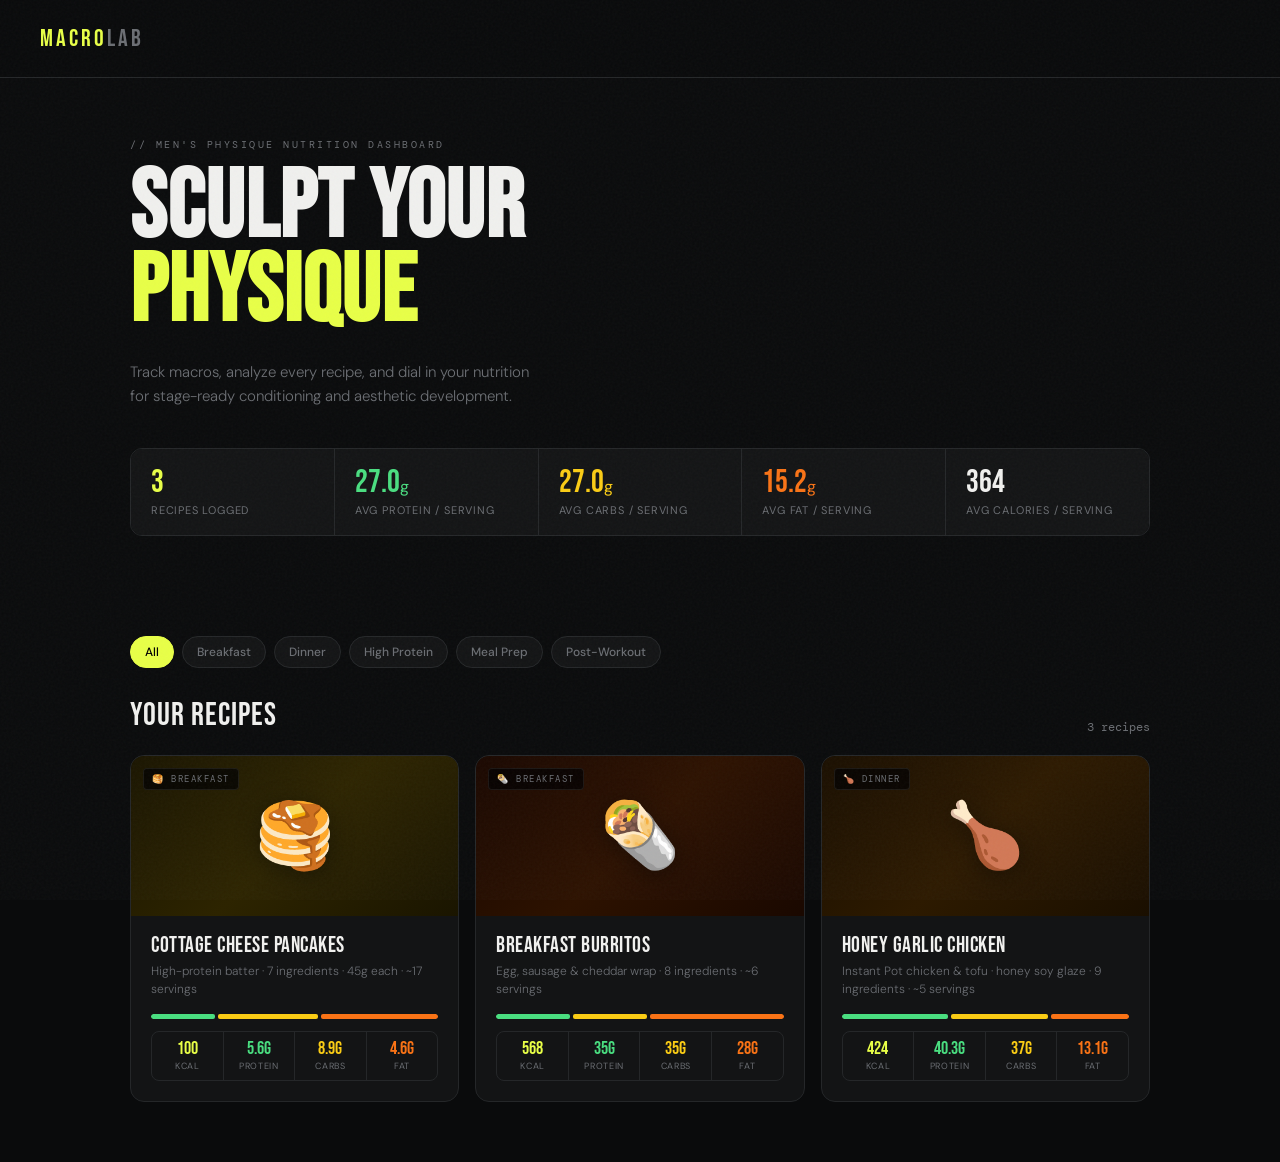
==== commit e35f30dd: "added recipe" ====
--- a/macro-lab/index.html
+++ b/macro-lab/index.html
@@ -3,7 +3,7 @@
 <head>
   <meta charset="UTF-8">
   <meta name="viewport" content="width=device-width, initial-scale=1.0">
-  <title>MACRO LAB — Bodybuilder Nutrition</title>
+  <title>MACRO LAB — Men's Physique Nutrition</title>
   <link rel="stylesheet" href="styles/global.css">
   <style>
     @keyframes fadeUp {
@@ -84,9 +84,9 @@
   </nav>
 
   <div class="hero">
-    <div class="hero-eyebrow">// Bodybuilder Nutrition Dashboard</div>
-    <h1 class="hero-title">FUEL YOUR<br><span class="hl">GAINS</span></h1>
-    <p class="hero-sub">Track macros, analyze every recipe, and optimize your nutrition for maximum muscle growth.</p>
+    <div class="hero-eyebrow">// Men's Physique Nutrition Dashboard</div>
+    <h1 class="hero-title">SCULPT YOUR<br><span class="hl">PHYSIQUE</span></h1>
+    <p class="hero-sub">Track macros, analyze every recipe, and dial in your nutrition for stage-ready conditioning and aesthetic development.</p>
     <div class="stats-bar">
       <div class="stat-item"><div class="si-val" id="stat-count" style="color:var(--accent)">—</div><div class="si-label">Recipes Logged</div></div>
       <div class="stat-item"><div class="si-val" id="stat-protein" style="color:var(--protein)">—</div><div class="si-label">Avg Protein / Serving</div></div>
--- a/macro-lab/styles/global.css
+++ b/macro-lab/styles/global.css
@@ -289,6 +289,84 @@
 .tip-title { font-family: 'Bebas Neue', sans-serif; font-size: 18px; color: var(--accent); margin-bottom: 8px; letter-spacing: 1px; }
 
 /* ============================================================
+   NUTRITION FACTS LABEL
+   FDA 2020 format — white background for app scanning
+   ============================================================ */
+.nf-section { margin-top: 32px; }
+
+.nf-label {
+  background: #fff;
+  color: #000;
+  padding: 6px 8px 8px;
+  width: 270px;
+  border: 2px solid #000;
+  font-family: Arial, Helvetica, sans-serif;
+}
+.nf-title {
+  font-size: 38px;
+  font-weight: 900;
+  line-height: 1;
+  margin-bottom: 0;
+  letter-spacing: -0.5px;
+}
+.nf-servings-block {
+  font-size: 9px;
+  padding-bottom: 4px;
+  border-bottom: 8px solid #000;
+  margin-bottom: 2px;
+  display: flex;
+  justify-content: space-between;
+  align-items: flex-end;
+}
+.nf-serving-size { font-weight: 700; font-size: 9.5px; }
+.nf-servings-count { font-size: 9px; }
+
+.nf-cal-row {
+  display: flex;
+  justify-content: space-between;
+  align-items: flex-end;
+  padding-bottom: 2px;
+  border-bottom: 4px solid #000;
+  margin-bottom: 2px;
+}
+.nf-cal-label { font-size: 15px; font-weight: 700; line-height: 1.3; }
+.nf-cal-num   { font-size: 52px; font-weight: 900; line-height: 1; }
+
+.nf-dv-note {
+  text-align: right;
+  font-size: 8px;
+  font-weight: 700;
+  border-bottom: 1px solid #000;
+  padding-bottom: 2px;
+  margin-bottom: 1px;
+}
+
+.nf-row {
+  display: flex;
+  justify-content: space-between;
+  align-items: baseline;
+  border-bottom: 0.5px solid #000;
+  padding: 2px 0;
+  font-size: 9px;
+}
+.nf-row-left  { display: flex; align-items: baseline; gap: 3px; }
+.nf-bold      { font-weight: 700; }
+.nf-sub       { padding-left: 14px; }
+.nf-sub2      { padding-left: 26px; }
+.nf-thick-top { border-top: 7px solid #000; }
+.nf-med-top   { border-top: 3px solid #000; }
+.nf-pct       { font-weight: 700; font-size: 9px; }
+
+.nf-footer {
+  font-size: 7.5px;
+  line-height: 1.4;
+  border-top: 1px solid #000;
+  margin-top: 4px;
+  padding-top: 3px;
+  color: #000;
+}
+
+/* ============================================================
    RESPONSIVE
    ============================================================ */
 @media (max-width: 640px) {
